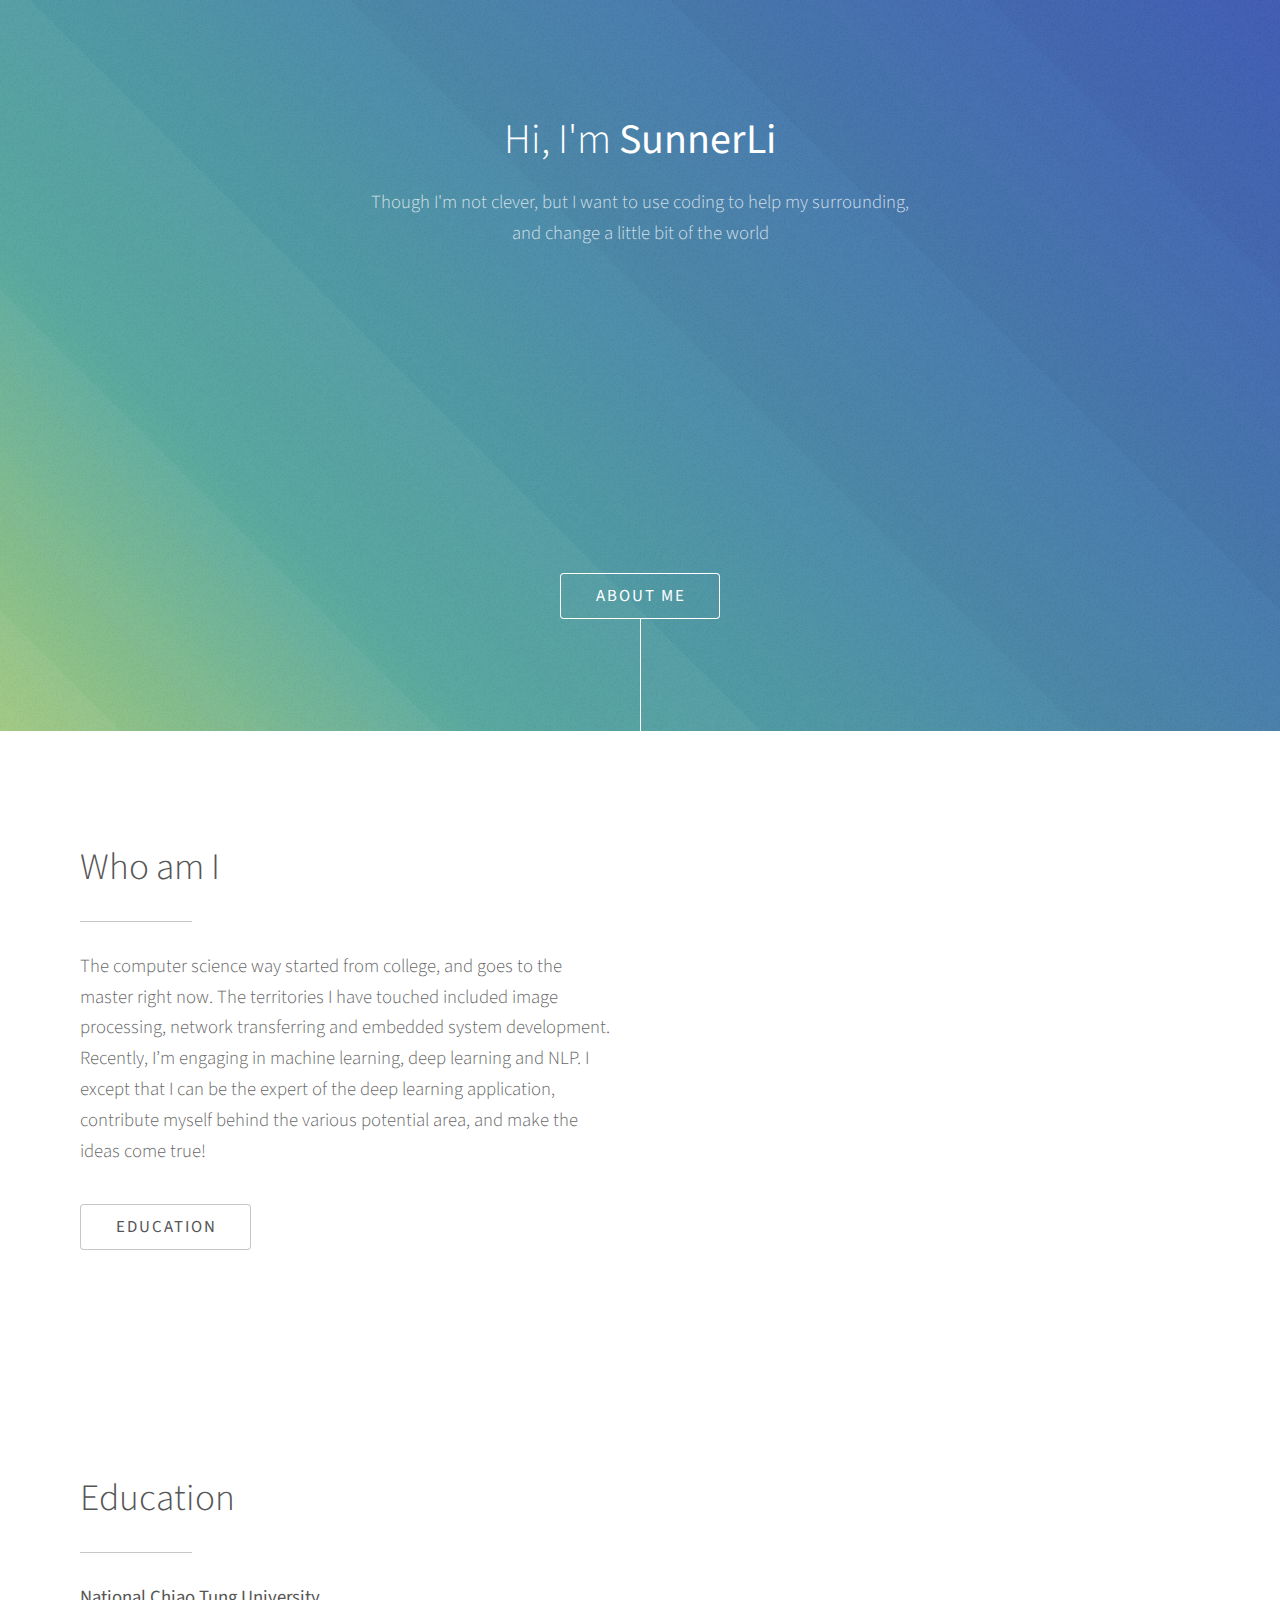
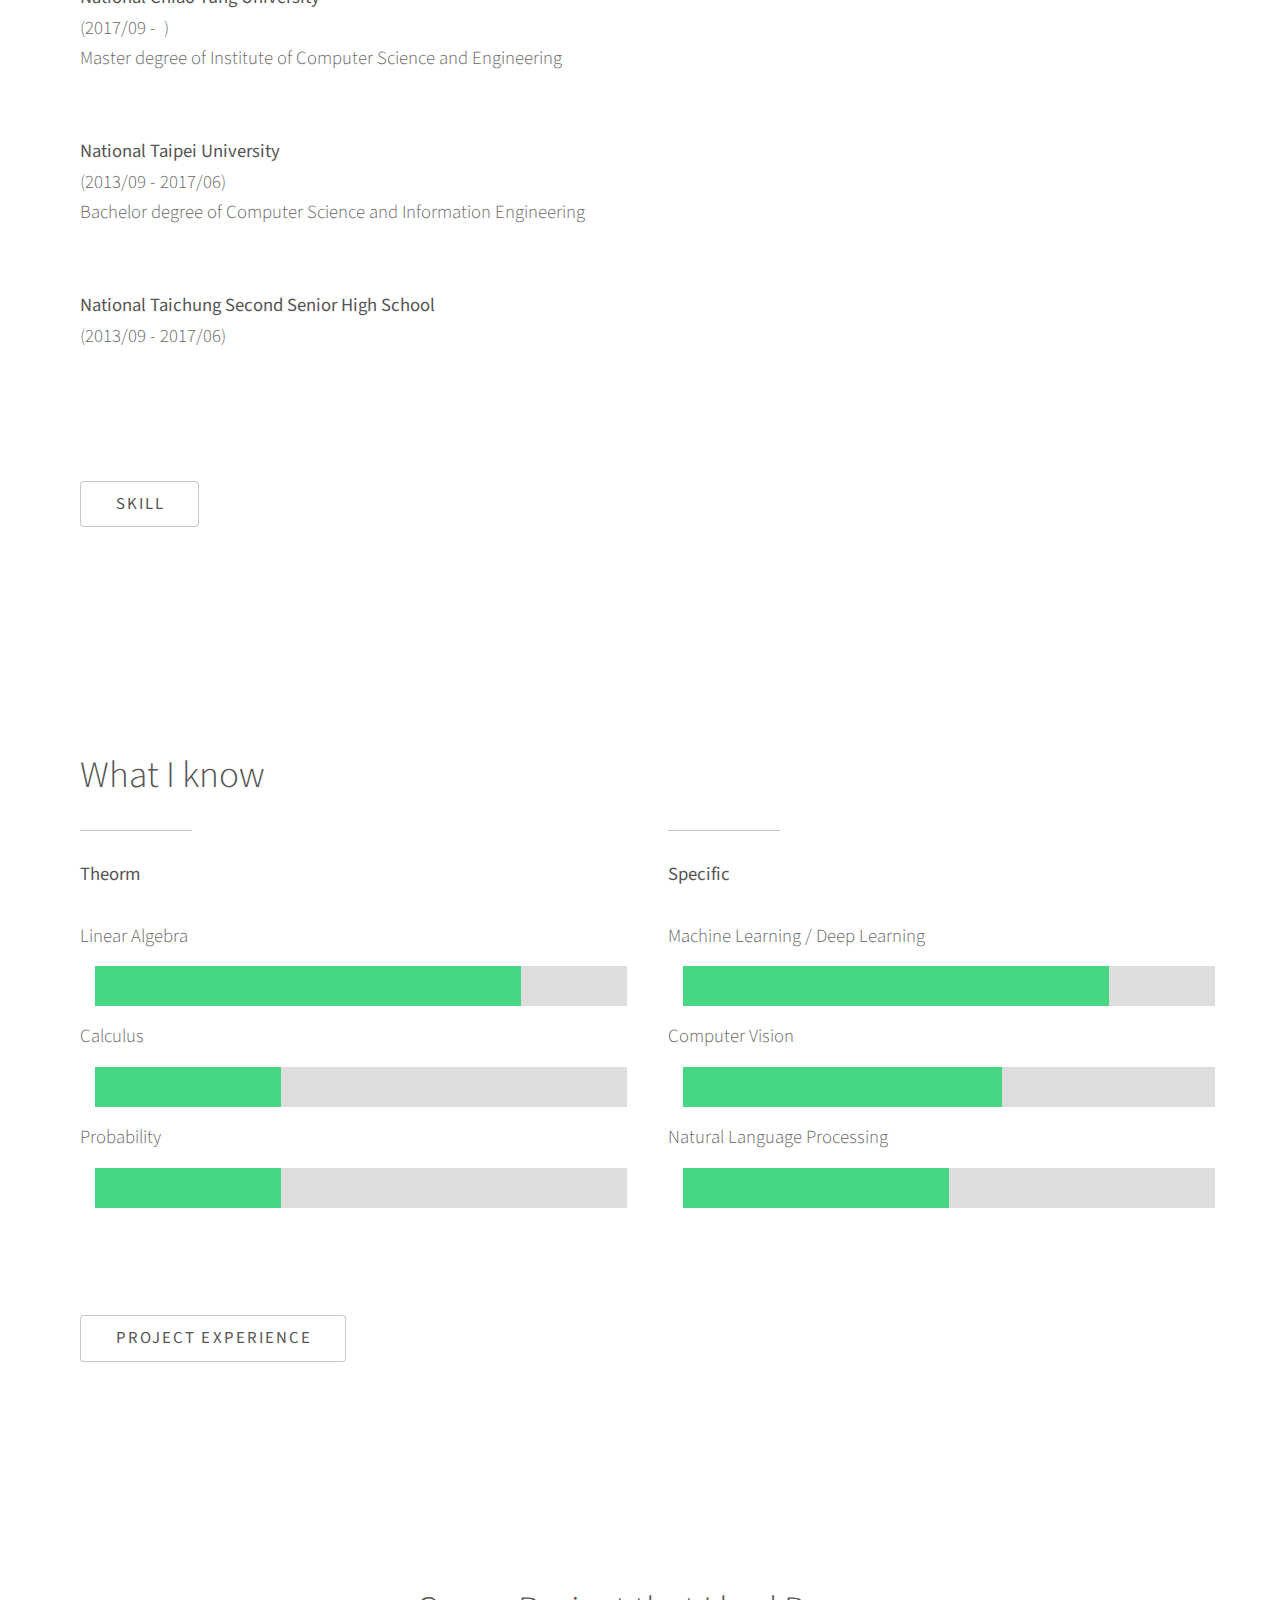
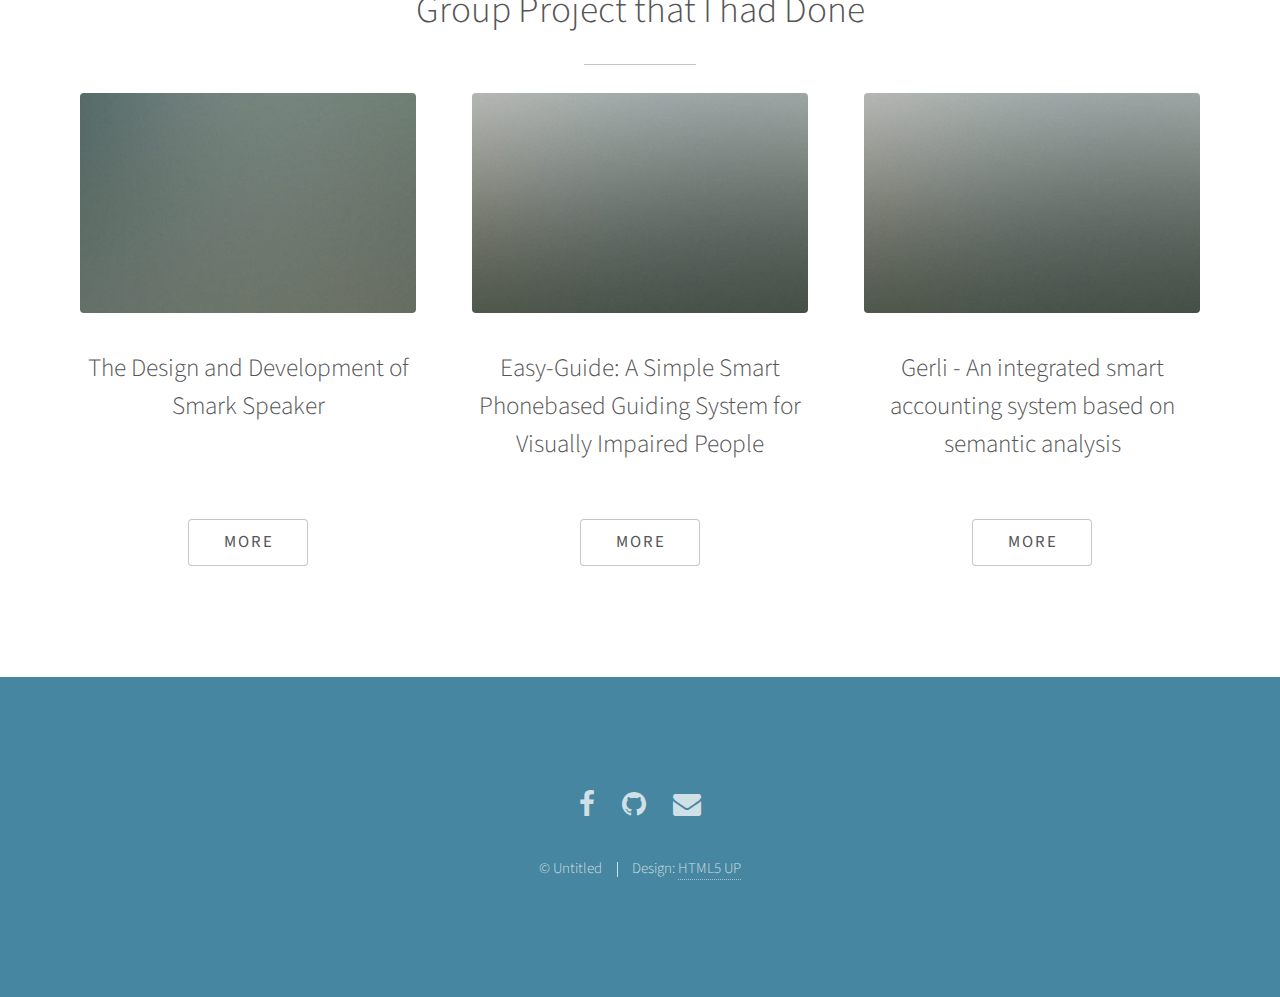
==== index.html @ ddf855de "first commit" ====
<!DOCTYPE HTML>
<!--
	Photon by HTML5 UP
	html5up.net | @ajlkn
	Free for personal and commercial use under the CCA 3.0 license (html5up.net/license)
-->
<html>
	<head>
		<title>SunnerLi</title>
		<meta charset="utf-8" />
		<meta name="viewport" content="width=device-width, initial-scale=1" />
		<!--[if lte IE 8]><script src="assets/js/ie/html5shiv.js"></script><![endif]-->
		<link rel="stylesheet" href="assets/css/main.css" />
		<!--[if lte IE 8]><link rel="stylesheet" href="assets/css/ie8.css" /><![endif]-->
		<!--[if lte IE 9]><link rel="stylesheet" href="assets/css/ie9.css" /><![endif]-->
	</head>
	<body>

        <!-- Header -->
			<section id="header">
				<div class="inner">
					<h1>
                        Hi, I'm <strong>SunnerLi</strong><br />
					    <!--little freebie from <a href="http://html5up.net">HTML5 UP</a>.-->
                    </h1>
					<p>
                        Though I'm not clever, but I want to use coding to help my surrounding,<br/>
                        and change a little bit of the world
                        <br/><br/><br/><br/><br/><br/><br/><br/><br/><br/>
                    </p>
					<ul class="actions">
						<li><a href="#one" class="button scrolly">About Me</a></li>
					</ul>
				</div>
			</section>

        <!-- One -->
			<section id="one" class="main style1">
				<div class="container">
					<div class="row 150%">
						<div class="6u 12u$(medium)">
							<header class="major">
								<h2>Who am I</h2>
							</header>
							<p>
                                The computer science way started from college, and goes to the master right now. 
                                The territories I have touched included image processing, network transferring and embedded system development. 
                                Recently, I’m engaging in machine learning, deep learning and NLP. I except that I can be the expert of                                
                                the deep learning application, contribute myself behind the various potential area, and make the ideas come true!                            
                            </p>
						</div>
						<div class="6u$ 12u$(medium) important(medium)">
							<span class="image fit"><img src="images/profile1.png" alt="" /></span>
						</div>

                        <ul class="actions">
						    <li><a href="#two" class="button scrolly">Education</a></li>
					    </ul>
					</div>
				</div>
			</section>

        <!-- Two -->
			<section id="two" class="main style1">
				<div class="container">
					<div class="row 150%">
						<div class="6u 12u$(medium)">
							<header class="major">
								<h2>Education</h2>
							</header>
							<p>
                                <strong>National Chiao Tung University </strong><br />
                                (2017/09 - &nbsp)<br />
                                Master degree of Institute of Computer Science and Engineering

                                <br/><br/><br/> 

                                <strong>National Taipei University </strong><br />
                                (2013/09 - 2017/06)<br />
                                Bachelor degree of Computer Science and Information Engineering

                                <br/><br/><br/> 

                                <strong>National Taichung Second Senior High School </strong><br />
                                (2013/09 - 2017/06)<br />

                                <br/><br/><br/>  
                            </p>
						</div>

                        
					</div>

                    <ul class="actions">
						    <li><a href="#three" class="button scrolly">Skill</a></li>
					    </ul>
				</div>
			</section>

        <!-- Three -->
			<section id="three" class="main style1">
				<div class="container">
					<div class="row 150%">
						<div class="6u 12u$(medium)">
							<header class="major">
								<h2>What I know</h2>
							</header>

                            <strong>Theorm</strong><br />

                            <br/>

                            Linear Algebra
                            <div id="myProgress">
							 		 <div id="myBar" style="width: 80%"> &nbsp</div>
							</div>

                            Calculus
							<div id="myProgress">
							 		 <div id="myBar" style="width: 35%"> &nbsp</div>
							</div>

                            Probability
							<div id="myProgress">
							 		 <div id="myBar" style="width: 35%"> &nbsp</div>
							</div>

                            <br/><br/><br/>

						</div>

                        <div class="6u 12u$(medium)">
							<header class="major">
								<h2>&nbsp</h2>
							</header>

                            <strong>Specific</strong><br />

                            <br/>

                            Machine Learning / Deep Learning
                            <div id="myProgress">
							 		 <div id="myBar" style="width: 80%"> </div>
							</div>

                            Computer Vision
							<div id="myProgress">
							 		 <div id="myBar" style="width: 60%"> </div>
							</div>

                            Natural Language Processing
							<div id="myProgress">
							 		 <div id="myBar" style="width: 50%"> </div>
							</div>

                            <br/><br/><br/>

						</div>

                        
					</div>

                    <ul class="actions">
						    <li><a href="#four" class="button scrolly">Project Experience</a></li>
					    </ul>
				</div>
			</section>

        <!-- Three -->
			<section id="four" class="main style1 special">
				<div class="container">
					<header class="major">
						<h2>Group Project that I had Done</h2>
					</header>

					<div class="row 150%">

						<div class="4u 12u$(medium)">
							<span class="image fit"><img src="images/pic02.jpg" alt="" /></span>
							<h3>The Design and Development of Smark Speaker
                                <span style = "display: block;">&nbsp
                            </h3>

                            <!--
							<p align="justify">
                                This project is the cooperation between our school and the Elytone Electronic Corporation. 
							    Our group design a system composed by the smart phone APP and the embedded board. 
							    The user can control the volumn, angle and song by waving the phone, face tracking and hand recognition.
                                <br/><br/><br/>                             
                            </p>
                            -->
                            <br/>
							<ul class="actions">
								<li><a href="#" class="button">More</a></li>
							</ul>
						</div>

						<div class="4u 12u$(medium)">
							<span class="image fit"><img src="images/pic03.jpg" alt="" /></span>
							<h3>Easy-Guide: A Simple Smart Phonebased Guiding System for Visually Impaired People</h3>

                            <!--
							<p align="justify">
                                This is my graduate project in my university. Our group provide the guiding system for visually impaired people by the combination of smart phone and deep learning.
								The phone keeps capturing the front image and sends to the remote computer to do the recognition.
								It will transmit the result back to the phone, and tells the user by voice.
                                <br/><br/>
                            </p>
                            -->
                            <br/>
							<ul class="actions">
								<li><a href="#" class="button">More</a></li>
							</ul>
						</div>

                        <div class="4u 12u$(medium)">
							<span class="image fit"><img src="images/pic03.jpg" alt="" /></span>
							<h3>Gerli - An integrated smart accounting system based on semantic analysis</h3>
                            <!--
							<p align="justify">
                                This is the final project of the software engineering course. 
								It's the work that I cooperate with many younger student.
								This accounting program can do the semantic analysis by the remote computer toward the accounting string that the user key in.
								Moreover, it will transmit the appropriate response sentence to promote the user to improve the spending habit.                   
                            </p>
                            -->
                            <br/>
							<ul class="actions">
								<li><a href="#" class="button">More</a></li>
							</ul>
						</div>

					</div>
				</div>
			</section>

        
        <!-- Footer -->
			<section id="footer">
				<ul class="icons">
					<li><a href="https://www.facebook.com/sunner.li" class="icon alt fa-facebook"><span class="label">Facebook</span></a></li>
					<li><a href="https://github.com/SunnerLi" class="icon alt fa-github"><span class="label">GitHub</span></a></li>
					<li><a href="mailto:springsunnerli@gmail.com" class="icon alt fa-envelope"><span class="label">Email</span></a></li>
				</ul>
				<ul class="copyright">
					<li>&copy; Untitled</li><li>Design: <a href="http://html5up.net">HTML5 UP</a></li>
				</ul>
			</section>

		<!-- Scripts -->
			<script src="assets/js/jquery.min.js"></script>
			<script src="assets/js/jquery.scrolly.min.js"></script>
			<script src="assets/js/skel.min.js"></script>
			<script src="assets/js/util.js"></script>
			<!--[if lte IE 8]><script src="assets/js/ie/respond.min.js"></script><![endif]-->
			<script src="assets/js/main.js"></script>

	</body>
</html>
---- assets/css/main.css ----
@import url("font-awesome.min.css");
@import url("https://fonts.googleapis.com/css?family=Source+Sans+Pro:300,300italic,400,400italic");

/*
	Photon by HTML5 UP
	html5up.net | @ajlkn
	Free for personal and commercial use under the CCA 3.0 license (html5up.net/license)
*/

/* Reset */

	html, body, div, span, applet, object, iframe, h1, h2, h3, h4, h5, h6, p, blockquote, pre, a, abbr, acronym, address, big, cite, code, del, dfn, em, img, ins, kbd, q, s, samp, small, strike, strong, sub, sup, tt, var, b, u, i, center, dl, dt, dd, ol, ul, li, fieldset, form, label, legend, table, caption, tbody, tfoot, thead, tr, th, td, article, aside, canvas, details, embed, figure, figcaption, footer, header, hgroup, menu, nav, output, ruby, section, summary, time, mark, audio, video {
		margin: 0;
		padding: 0;
		border: 0;
		font-size: 100%;
		font: inherit;
		vertical-align: baseline;
	}

	article, aside, details, figcaption, figure, footer, header, hgroup, menu, nav, section {
		display: block;
	}

	body {
		line-height: 1;
	}

	ol, ul {
		list-style: none;
	}

	blockquote, q {
		quotes: none;
	}

	blockquote:before, blockquote:after, q:before, q:after {
		content: '';
		content: none;
	}

	table {
		border-collapse: collapse;
		border-spacing: 0;
	}

	body {
		-webkit-text-size-adjust: none;
	}

/* Box Model */

	*, *:before, *:after {
		-moz-box-sizing: border-box;
		-webkit-box-sizing: border-box;
		box-sizing: border-box;
	}

/* Containers */

	.container {
		margin-left: auto;
		margin-right: auto;
	}

	.container.\31 25\25 {
		width: 100%;
		max-width: 75em;
		min-width: 60em;
	}

	.container.\37 5\25 {
		width: 45em;
	}

	.container.\35 0\25 {
		width: 30em;
	}

	.container.\32 5\25 {
		width: 15em;
	}

	.container {
		width: 60em;
	}

	@media screen and (max-width: 1680px) {

		.container.\31 25\25 {
			width: 100%;
			max-width: 75em;
			min-width: 60em;
		}

		.container.\37 5\25 {
			width: 45em;
		}

		.container.\35 0\25 {
			width: 30em;
		}

		.container.\32 5\25 {
			width: 15em;
		}

		.container {
			width: 60em;
		}

	}

	@media screen and (max-width: 1140px) {

		.container.\31 25\25 {
			width: 100%;
			max-width: 112.5%;
			min-width: 90%;
		}

		.container.\37 5\25 {
			width: 67.5%;
		}

		.container.\35 0\25 {
			width: 45%;
		}

		.container.\32 5\25 {
			width: 22.5%;
		}

		.container {
			width: 90%;
		}

	}

	@media screen and (max-width: 980px) {

		.container.\31 25\25 {
			width: 100%;
			max-width: 125%;
			min-width: 100%;
		}

		.container.\37 5\25 {
			width: 75%;
		}

		.container.\35 0\25 {
			width: 50%;
		}

		.container.\32 5\25 {
			width: 25%;
		}

		.container {
			width: 100% !important;
		}

	}

	@media screen and (max-width: 736px) {

		.container.\31 25\25 {
			width: 100%;
			max-width: 125%;
			min-width: 100%;
		}

		.container.\37 5\25 {
			width: 75%;
		}

		.container.\35 0\25 {
			width: 50%;
		}

		.container.\32 5\25 {
			width: 25%;
		}

		.container {
			width: 100% !important;
		}

	}

	@media screen and (max-width: 480px) {

		.container.\31 25\25 {
			width: 100%;
			max-width: 125%;
			min-width: 100%;
		}

		.container.\37 5\25 {
			width: 75%;
		}

		.container.\35 0\25 {
			width: 50%;
		}

		.container.\32 5\25 {
			width: 25%;
		}

		.container {
			width: 100% !important;
		}

	}

	@media screen and (max-width: 320px) {

		.container.\31 25\25 {
			width: 100%;
			max-width: 125%;
			min-width: 100%;
		}

		.container.\37 5\25 {
			width: 75%;
		}

		.container.\35 0\25 {
			width: 50%;
		}

		.container.\32 5\25 {
			width: 25%;
		}

		.container {
			width: 100% !important;
		}

	}

/* Grid */

	.row {
		border-bottom: solid 1px transparent;
		-moz-box-sizing: border-box;
		-webkit-box-sizing: border-box;
		box-sizing: border-box;
	}

	.row > * {
		float: left;
		-moz-box-sizing: border-box;
		-webkit-box-sizing: border-box;
		box-sizing: border-box;
	}

	.row:after, .row:before {
		content: '';
		display: block;
		clear: both;
		height: 0;
	}

	.row.uniform > * > :first-child {
		margin-top: 0;
	}

	.row.uniform > * > :last-child {
		margin-bottom: 0;
	}

	.row.\30 \25 > * {
		padding: 0 0 0 0em;
	}

	.row.\30 \25 {
		margin: 0 0 -1px 0em;
	}

	.row.uniform.\30 \25 > * {
		padding: 0em 0 0 0em;
	}

	.row.uniform.\30 \25 {
		margin: 0em 0 -1px 0em;
	}

	.row > * {
		padding: 0 0 0 2em;
	}

	.row {
		margin: 0 0 -1px -2em;
	}

	.row.uniform > * {
		padding: 2em 0 0 2em;
	}

	.row.uniform {
		margin: -2em 0 -1px -2em;
	}

	.row.\32 00\25 > * {
		padding: 0 0 0 4em;
	}

	.row.\32 00\25 {
		margin: 0 0 -1px -4em;
	}

	.row.uniform.\32 00\25 > * {
		padding: 4em 0 0 4em;
	}

	.row.uniform.\32 00\25 {
		margin: -4em 0 -1px -4em;
	}

	.row.\31 50\25 > * {
		padding: 0 0 0 3em;
	}

	.row.\31 50\25 {
		margin: 0 0 -1px -3em;
	}

	.row.uniform.\31 50\25 > * {
		padding: 3em 0 0 3em;
	}

	.row.uniform.\31 50\25 {
		margin: -3em 0 -1px -3em;
	}

	.row.\35 0\25 > * {
		padding: 0 0 0 1em;
	}

	.row.\35 0\25 {
		margin: 0 0 -1px -1em;
	}

	.row.uniform.\35 0\25 > * {
		padding: 1em 0 0 1em;
	}

	.row.uniform.\35 0\25 {
		margin: -1em 0 -1px -1em;
	}

	.row.\32 5\25 > * {
		padding: 0 0 0 0.5em;
	}

	.row.\32 5\25 {
		margin: 0 0 -1px -0.5em;
	}

	.row.uniform.\32 5\25 > * {
		padding: 0.5em 0 0 0.5em;
	}

	.row.uniform.\32 5\25 {
		margin: -0.5em 0 -1px -0.5em;
	}

	.\31 2u, .\31 2u\24 {
		width: 100%;
		clear: none;
		margin-left: 0;
	}

	.\31 1u, .\31 1u\24 {
		width: 91.6666666667%;
		clear: none;
		margin-left: 0;
	}

	.\31 0u, .\31 0u\24 {
		width: 83.3333333333%;
		clear: none;
		margin-left: 0;
	}

	.\39 u, .\39 u\24 {
		width: 75%;
		clear: none;
		margin-left: 0;
	}

	.\38 u, .\38 u\24 {
		width: 66.6666666667%;
		clear: none;
		margin-left: 0;
	}

	.\37 u, .\37 u\24 {
		width: 58.3333333333%;
		clear: none;
		margin-left: 0;
	}

	.\36 u, .\36 u\24 {
		width: 50%;
		clear: none;
		margin-left: 0;
	}

	.\35 u, .\35 u\24 {
		width: 41.6666666667%;
		clear: none;
		margin-left: 0;
	}

	.\34 u, .\34 u\24 {
		width: 33.3333333333%;
		clear: none;
		margin-left: 0;
	}

	.\33 u, .\33 u\24 {
		width: 25%;
		clear: none;
		margin-left: 0;
	}

	.\32 u, .\32 u\24 {
		width: 16.6666666667%;
		clear: none;
		margin-left: 0;
	}

	.\31 u, .\31 u\24 {
		width: 8.3333333333%;
		clear: none;
		margin-left: 0;
	}

	.\31 2u\24 + *,
	.\31 1u\24 + *,
	.\31 0u\24 + *,
	.\39 u\24 + *,
	.\38 u\24 + *,
	.\37 u\24 + *,
	.\36 u\24 + *,
	.\35 u\24 + *,
	.\34 u\24 + *,
	.\33 u\24 + *,
	.\32 u\24 + *,
	.\31 u\24 + * {
		clear: left;
	}

	.\-11u {
		margin-left: 91.66667%;
	}

	.\-10u {
		margin-left: 83.33333%;
	}

	.\-9u {
		margin-left: 75%;
	}

	.\-8u {
		margin-left: 66.66667%;
	}

	.\-7u {
		margin-left: 58.33333%;
	}

	.\-6u {
		margin-left: 50%;
	}

	.\-5u {
		margin-left: 41.66667%;
	}

	.\-4u {
		margin-left: 33.33333%;
	}

	.\-3u {
		margin-left: 25%;
	}

	.\-2u {
		margin-left: 16.66667%;
	}

	.\-1u {
		margin-left: 8.33333%;
	}

	@media screen and (max-width: 1680px) {

		.row > * {
			padding: 0 0 0 2em;
		}

		.row {
			margin: 0 0 -1px -2em;
		}

		.row.uniform > * {
			padding: 2em 0 0 2em;
		}

		.row.uniform {
			margin: -2em 0 -1px -2em;
		}

		.row.\32 00\25 > * {
			padding: 0 0 0 4em;
		}

		.row.\32 00\25 {
			margin: 0 0 -1px -4em;
		}

		.row.uniform.\32 00\25 > * {
			padding: 4em 0 0 4em;
		}

		.row.uniform.\32 00\25 {
			margin: -4em 0 -1px -4em;
		}

		.row.\31 50\25 > * {
			padding: 0 0 0 3em;
		}

		.row.\31 50\25 {
			margin: 0 0 -1px -3em;
		}

		.row.uniform.\31 50\25 > * {
			padding: 3em 0 0 3em;
		}

		.row.uniform.\31 50\25 {
			margin: -3em 0 -1px -3em;
		}

		.row.\35 0\25 > * {
			padding: 0 0 0 1em;
		}

		.row.\35 0\25 {
			margin: 0 0 -1px -1em;
		}

		.row.uniform.\35 0\25 > * {
			padding: 1em 0 0 1em;
		}

		.row.uniform.\35 0\25 {
			margin: -1em 0 -1px -1em;
		}

		.row.\32 5\25 > * {
			padding: 0 0 0 0.5em;
		}

		.row.\32 5\25 {
			margin: 0 0 -1px -0.5em;
		}

		.row.uniform.\32 5\25 > * {
			padding: 0.5em 0 0 0.5em;
		}

		.row.uniform.\32 5\25 {
			margin: -0.5em 0 -1px -0.5em;
		}

		.\31 2u\28xlarge\29, .\31 2u\24\28xlarge\29 {
			width: 100%;
			clear: none;
			margin-left: 0;
		}

		.\31 1u\28xlarge\29, .\31 1u\24\28xlarge\29 {
			width: 91.6666666667%;
			clear: none;
			margin-left: 0;
		}

		.\31 0u\28xlarge\29, .\31 0u\24\28xlarge\29 {
			width: 83.3333333333%;
			clear: none;
			margin-left: 0;
		}

		.\39 u\28xlarge\29, .\39 u\24\28xlarge\29 {
			width: 75%;
			clear: none;
			margin-left: 0;
		}

		.\38 u\28xlarge\29, .\38 u\24\28xlarge\29 {
			width: 66.6666666667%;
			clear: none;
			margin-left: 0;
		}

		.\37 u\28xlarge\29, .\37 u\24\28xlarge\29 {
			width: 58.3333333333%;
			clear: none;
			margin-left: 0;
		}

		.\36 u\28xlarge\29, .\36 u\24\28xlarge\29 {
			width: 50%;
			clear: none;
			margin-left: 0;
		}

		.\35 u\28xlarge\29, .\35 u\24\28xlarge\29 {
			width: 41.6666666667%;
			clear: none;
			margin-left: 0;
		}

		.\34 u\28xlarge\29, .\34 u\24\28xlarge\29 {
			width: 33.3333333333%;
			clear: none;
			margin-left: 0;
		}

		.\33 u\28xlarge\29, .\33 u\24\28xlarge\29 {
			width: 25%;
			clear: none;
			margin-left: 0;
		}

		.\32 u\28xlarge\29, .\32 u\24\28xlarge\29 {
			width: 16.6666666667%;
			clear: none;
			margin-left: 0;
		}

		.\31 u\28xlarge\29, .\31 u\24\28xlarge\29 {
			width: 8.3333333333%;
			clear: none;
			margin-left: 0;
		}

		.\31 2u\24\28xlarge\29 + *,
		.\31 1u\24\28xlarge\29 + *,
		.\31 0u\24\28xlarge\29 + *,
		.\39 u\24\28xlarge\29 + *,
		.\38 u\24\28xlarge\29 + *,
		.\37 u\24\28xlarge\29 + *,
		.\36 u\24\28xlarge\29 + *,
		.\35 u\24\28xlarge\29 + *,
		.\34 u\24\28xlarge\29 + *,
		.\33 u\24\28xlarge\29 + *,
		.\32 u\24\28xlarge\29 + *,
		.\31 u\24\28xlarge\29 + * {
			clear: left;
		}

		.\-11u\28xlarge\29 {
			margin-left: 91.66667%;
		}

		.\-10u\28xlarge\29 {
			margin-left: 83.33333%;
		}

		.\-9u\28xlarge\29 {
			margin-left: 75%;
		}

		.\-8u\28xlarge\29 {
			margin-left: 66.66667%;
		}

		.\-7u\28xlarge\29 {
			margin-left: 58.33333%;
		}

		.\-6u\28xlarge\29 {
			margin-left: 50%;
		}

		.\-5u\28xlarge\29 {
			margin-left: 41.66667%;
		}

		.\-4u\28xlarge\29 {
			margin-left: 33.33333%;
		}

		.\-3u\28xlarge\29 {
			margin-left: 25%;
		}

		.\-2u\28xlarge\29 {
			margin-left: 16.66667%;
		}

		.\-1u\28xlarge\29 {
			margin-left: 8.33333%;
		}

	}

	@media screen and (max-width: 1140px) {

		.row > * {
			padding: 0 0 0 1.5em;
		}

		.row {
			margin: 0 0 -1px -1.5em;
		}

		.row.uniform > * {
			padding: 1.5em 0 0 1.5em;
		}

		.row.uniform {
			margin: -1.5em 0 -1px -1.5em;
		}

		.row.\32 00\25 > * {
			padding: 0 0 0 3em;
		}

		.row.\32 00\25 {
			margin: 0 0 -1px -3em;
		}

		.row.uniform.\32 00\25 > * {
			padding: 3em 0 0 3em;
		}

		.row.uniform.\32 00\25 {
			margin: -3em 0 -1px -3em;
		}

		.row.\31 50\25 > * {
			padding: 0 0 0 2.25em;
		}

		.row.\31 50\25 {
			margin: 0 0 -1px -2.25em;
		}

		.row.uniform.\31 50\25 > * {
			padding: 2.25em 0 0 2.25em;
		}

		.row.uniform.\31 50\25 {
			margin: -2.25em 0 -1px -2.25em;
		}

		.row.\35 0\25 > * {
			padding: 0 0 0 0.75em;
		}

		.row.\35 0\25 {
			margin: 0 0 -1px -0.75em;
		}

		.row.uniform.\35 0\25 > * {
			padding: 0.75em 0 0 0.75em;
		}

		.row.uniform.\35 0\25 {
			margin: -0.75em 0 -1px -0.75em;
		}

		.row.\32 5\25 > * {
			padding: 0 0 0 0.375em;
		}

		.row.\32 5\25 {
			margin: 0 0 -1px -0.375em;
		}

		.row.uniform.\32 5\25 > * {
			padding: 0.375em 0 0 0.375em;
		}

		.row.uniform.\32 5\25 {
			margin: -0.375em 0 -1px -0.375em;
		}

		.\31 2u\28large\29, .\31 2u\24\28large\29 {
			width: 100%;
			clear: none;
			margin-left: 0;
		}

		.\31 1u\28large\29, .\31 1u\24\28large\29 {
			width: 91.6666666667%;
			clear: none;
			margin-left: 0;
		}

		.\31 0u\28large\29, .\31 0u\24\28large\29 {
			width: 83.3333333333%;
			clear: none;
			margin-left: 0;
		}

		.\39 u\28large\29, .\39 u\24\28large\29 {
			width: 75%;
			clear: none;
			margin-left: 0;
		}

		.\38 u\28large\29, .\38 u\24\28large\29 {
			width: 66.6666666667%;
			clear: none;
			margin-left: 0;
		}

		.\37 u\28large\29, .\37 u\24\28large\29 {
			width: 58.3333333333%;
			clear: none;
			margin-left: 0;
		}

		.\36 u\28large\29, .\36 u\24\28large\29 {
			width: 50%;
			clear: none;
			margin-left: 0;
		}

		.\35 u\28large\29, .\35 u\24\28large\29 {
			width: 41.6666666667%;
			clear: none;
			margin-left: 0;
		}

		.\34 u\28large\29, .\34 u\24\28large\29 {
			width: 33.3333333333%;
			clear: none;
			margin-left: 0;
		}

		.\33 u\28large\29, .\33 u\24\28large\29 {
			width: 25%;
			clear: none;
			margin-left: 0;
		}

		.\32 u\28large\29, .\32 u\24\28large\29 {
			width: 16.6666666667%;
			clear: none;
			margin-left: 0;
		}

		.\31 u\28large\29, .\31 u\24\28large\29 {
			width: 8.3333333333%;
			clear: none;
			margin-left: 0;
		}

		.\31 2u\24\28large\29 + *,
		.\31 1u\24\28large\29 + *,
		.\31 0u\24\28large\29 + *,
		.\39 u\24\28large\29 + *,
		.\38 u\24\28large\29 + *,
		.\37 u\24\28large\29 + *,
		.\36 u\24\28large\29 + *,
		.\35 u\24\28large\29 + *,
		.\34 u\24\28large\29 + *,
		.\33 u\24\28large\29 + *,
		.\32 u\24\28large\29 + *,
		.\31 u\24\28large\29 + * {
			clear: left;
		}

		.\-11u\28large\29 {
			margin-left: 91.66667%;
		}

		.\-10u\28large\29 {
			margin-left: 83.33333%;
		}

		.\-9u\28large\29 {
			margin-left: 75%;
		}

		.\-8u\28large\29 {
			margin-left: 66.66667%;
		}

		.\-7u\28large\29 {
			margin-left: 58.33333%;
		}

		.\-6u\28large\29 {
			margin-left: 50%;
		}

		.\-5u\28large\29 {
			margin-left: 41.66667%;
		}

		.\-4u\28large\29 {
			margin-left: 33.33333%;
		}

		.\-3u\28large\29 {
			margin-left: 25%;
		}

		.\-2u\28large\29 {
			margin-left: 16.66667%;
		}

		.\-1u\28large\29 {
			margin-left: 8.33333%;
		}

	}

	@media screen and (max-width: 980px) {

		.row > * {
			padding: 0 0 0 1.5em;
		}

		.row {
			margin: 0 0 -1px -1.5em;
		}

		.row.uniform > * {
			padding: 1.5em 0 0 1.5em;
		}

		.row.uniform {
			margin: -1.5em 0 -1px -1.5em;
		}

		.row.\32 00\25 > * {
			padding: 0 0 0 3em;
		}

		.row.\32 00\25 {
			margin: 0 0 -1px -3em;
		}

		.row.uniform.\32 00\25 > * {
			padding: 3em 0 0 3em;
		}

		.row.uniform.\32 00\25 {
			margin: -3em 0 -1px -3em;
		}

		.row.\31 50\25 > * {
			padding: 0 0 0 2.25em;
		}

		.row.\31 50\25 {
			margin: 0 0 -1px -2.25em;
		}

		.row.uniform.\31 50\25 > * {
			padding: 2.25em 0 0 2.25em;
		}

		.row.uniform.\31 50\25 {
			margin: -2.25em 0 -1px -2.25em;
		}

		.row.\35 0\25 > * {
			padding: 0 0 0 0.75em;
		}

		.row.\35 0\25 {
			margin: 0 0 -1px -0.75em;
		}

		.row.uniform.\35 0\25 > * {
			padding: 0.75em 0 0 0.75em;
		}

		.row.uniform.\35 0\25 {
			margin: -0.75em 0 -1px -0.75em;
		}

		.row.\32 5\25 > * {
			padding: 0 0 0 0.375em;
		}

		.row.\32 5\25 {
			margin: 0 0 -1px -0.375em;
		}

		.row.uniform.\32 5\25 > * {
			padding: 0.375em 0 0 0.375em;
		}

		.row.uniform.\32 5\25 {
			margin: -0.375em 0 -1px -0.375em;
		}

		.\31 2u\28medium\29, .\31 2u\24\28medium\29 {
			width: 100%;
			clear: none;
			margin-left: 0;
		}

		.\31 1u\28medium\29, .\31 1u\24\28medium\29 {
			width: 91.6666666667%;
			clear: none;
			margin-left: 0;
		}

		.\31 0u\28medium\29, .\31 0u\24\28medium\29 {
			width: 83.3333333333%;
			clear: none;
			margin-left: 0;
		}

		.\39 u\28medium\29, .\39 u\24\28medium\29 {
			width: 75%;
			clear: none;
			margin-left: 0;
		}

		.\38 u\28medium\29, .\38 u\24\28medium\29 {
			width: 66.6666666667%;
			clear: none;
			margin-left: 0;
		}

		.\37 u\28medium\29, .\37 u\24\28medium\29 {
			width: 58.3333333333%;
			clear: none;
			margin-left: 0;
		}

		.\36 u\28medium\29, .\36 u\24\28medium\29 {
			width: 50%;
			clear: none;
			margin-left: 0;
		}

		.\35 u\28medium\29, .\35 u\24\28medium\29 {
			width: 41.6666666667%;
			clear: none;
			margin-left: 0;
		}

		.\34 u\28medium\29, .\34 u\24\28medium\29 {
			width: 33.3333333333%;
			clear: none;
			margin-left: 0;
		}

		.\33 u\28medium\29, .\33 u\24\28medium\29 {
			width: 25%;
			clear: none;
			margin-left: 0;
		}

		.\32 u\28medium\29, .\32 u\24\28medium\29 {
			width: 16.6666666667%;
			clear: none;
			margin-left: 0;
		}

		.\31 u\28medium\29, .\31 u\24\28medium\29 {
			width: 8.3333333333%;
			clear: none;
			margin-left: 0;
		}

		.\31 2u\24\28medium\29 + *,
		.\31 1u\24\28medium\29 + *,
		.\31 0u\24\28medium\29 + *,
		.\39 u\24\28medium\29 + *,
		.\38 u\24\28medium\29 + *,
		.\37 u\24\28medium\29 + *,
		.\36 u\24\28medium\29 + *,
		.\35 u\24\28medium\29 + *,
		.\34 u\24\28medium\29 + *,
		.\33 u\24\28medium\29 + *,
		.\32 u\24\28medium\29 + *,
		.\31 u\24\28medium\29 + * {
			clear: left;
		}

		.\-11u\28medium\29 {
			margin-left: 91.66667%;
		}

		.\-10u\28medium\29 {
			margin-left: 83.33333%;
		}

		.\-9u\28medium\29 {
			margin-left: 75%;
		}

		.\-8u\28medium\29 {
			margin-left: 66.66667%;
		}

		.\-7u\28medium\29 {
			margin-left: 58.33333%;
		}

		.\-6u\28medium\29 {
			margin-left: 50%;
		}

		.\-5u\28medium\29 {
			margin-left: 41.66667%;
		}

		.\-4u\28medium\29 {
			margin-left: 33.33333%;
		}

		.\-3u\28medium\29 {
			margin-left: 25%;
		}

		.\-2u\28medium\29 {
			margin-left: 16.66667%;
		}

		.\-1u\28medium\29 {
			margin-left: 8.33333%;
		}

	}

	@media screen and (max-width: 736px) {

		.row > * {
			padding: 0 0 0 1.5em;
		}

		.row {
			margin: 0 0 -1px -1.5em;
		}

		.row.uniform > * {
			padding: 1.5em 0 0 1.5em;
		}

		.row.uniform {
			margin: -1.5em 0 -1px -1.5em;
		}

		.row.\32 00\25 > * {
			padding: 0 0 0 3em;
		}

		.row.\32 00\25 {
			margin: 0 0 -1px -3em;
		}

		.row.uniform.\32 00\25 > * {
			padding: 3em 0 0 3em;
		}

		.row.uniform.\32 00\25 {
			margin: -3em 0 -1px -3em;
		}

		.row.\31 50\25 > * {
			padding: 0 0 0 2.25em;
		}

		.row.\31 50\25 {
			margin: 0 0 -1px -2.25em;
		}

		.row.uniform.\31 50\25 > * {
			padding: 2.25em 0 0 2.25em;
		}

		.row.uniform.\31 50\25 {
			margin: -2.25em 0 -1px -2.25em;
		}

		.row.\35 0\25 > * {
			padding: 0 0 0 0.75em;
		}

		.row.\35 0\25 {
			margin: 0 0 -1px -0.75em;
		}

		.row.uniform.\35 0\25 > * {
			padding: 0.75em 0 0 0.75em;
		}

		.row.uniform.\35 0\25 {
			margin: -0.75em 0 -1px -0.75em;
		}

		.row.\32 5\25 > * {
			padding: 0 0 0 0.375em;
		}

		.row.\32 5\25 {
			margin: 0 0 -1px -0.375em;
		}

		.row.uniform.\32 5\25 > * {
			padding: 0.375em 0 0 0.375em;
		}

		.row.uniform.\32 5\25 {
			margin: -0.375em 0 -1px -0.375em;
		}

		.\31 2u\28small\29, .\31 2u\24\28small\29 {
			width: 100%;
			clear: none;
			margin-left: 0;
		}

		.\31 1u\28small\29, .\31 1u\24\28small\29 {
			width: 91.6666666667%;
			clear: none;
			margin-left: 0;
		}

		.\31 0u\28small\29, .\31 0u\24\28small\29 {
			width: 83.3333333333%;
			clear: none;
			margin-left: 0;
		}

		.\39 u\28small\29, .\39 u\24\28small\29 {
			width: 75%;
			clear: none;
			margin-left: 0;
		}

		.\38 u\28small\29, .\38 u\24\28small\29 {
			width: 66.6666666667%;
			clear: none;
			margin-left: 0;
		}

		.\37 u\28small\29, .\37 u\24\28small\29 {
			width: 58.3333333333%;
			clear: none;
			margin-left: 0;
		}

		.\36 u\28small\29, .\36 u\24\28small\29 {
			width: 50%;
			clear: none;
			margin-left: 0;
		}

		.\35 u\28small\29, .\35 u\24\28small\29 {
			width: 41.6666666667%;
			clear: none;
			margin-left: 0;
		}

		.\34 u\28small\29, .\34 u\24\28small\29 {
			width: 33.3333333333%;
			clear: none;
			margin-left: 0;
		}

		.\33 u\28small\29, .\33 u\24\28small\29 {
			width: 25%;
			clear: none;
			margin-left: 0;
		}

		.\32 u\28small\29, .\32 u\24\28small\29 {
			width: 16.6666666667%;
			clear: none;
			margin-left: 0;
		}

		.\31 u\28small\29, .\31 u\24\28small\29 {
			width: 8.3333333333%;
			clear: none;
			margin-left: 0;
		}

		.\31 2u\24\28small\29 + *,
		.\31 1u\24\28small\29 + *,
		.\31 0u\24\28small\29 + *,
		.\39 u\24\28small\29 + *,
		.\38 u\24\28small\29 + *,
		.\37 u\24\28small\29 + *,
		.\36 u\24\28small\29 + *,
		.\35 u\24\28small\29 + *,
		.\34 u\24\28small\29 + *,
		.\33 u\24\28small\29 + *,
		.\32 u\24\28small\29 + *,
		.\31 u\24\28small\29 + * {
			clear: left;
		}

		.\-11u\28small\29 {
			margin-left: 91.66667%;
		}

		.\-10u\28small\29 {
			margin-left: 83.33333%;
		}

		.\-9u\28small\29 {
			margin-left: 75%;
		}

		.\-8u\28small\29 {
			margin-left: 66.66667%;
		}

		.\-7u\28small\29 {
			margin-left: 58.33333%;
		}

		.\-6u\28small\29 {
			margin-left: 50%;
		}

		.\-5u\28small\29 {
			margin-left: 41.66667%;
		}

		.\-4u\28small\29 {
			margin-left: 33.33333%;
		}

		.\-3u\28small\29 {
			margin-left: 25%;
		}

		.\-2u\28small\29 {
			margin-left: 16.66667%;
		}

		.\-1u\28small\29 {
			margin-left: 8.33333%;
		}

	}

	@media screen and (max-width: 480px) {

		.row > * {
			padding: 0 0 0 1.5em;
		}

		.row {
			margin: 0 0 -1px -1.5em;
		}

		.row.uniform > * {
			padding: 1.5em 0 0 1.5em;
		}

		.row.uniform {
			margin: -1.5em 0 -1px -1.5em;
		}

		.row.\32 00\25 > * {
			padding: 0 0 0 3em;
		}

		.row.\32 00\25 {
			margin: 0 0 -1px -3em;
		}

		.row.uniform.\32 00\25 > * {
			padding: 3em 0 0 3em;
		}

		.row.uniform.\32 00\25 {
			margin: -3em 0 -1px -3em;
		}

		.row.\31 50\25 > * {
			padding: 0 0 0 2.25em;
		}

		.row.\31 50\25 {
			margin: 0 0 -1px -2.25em;
		}

		.row.uniform.\31 50\25 > * {
			padding: 2.25em 0 0 2.25em;
		}

		.row.uniform.\31 50\25 {
			margin: -2.25em 0 -1px -2.25em;
		}

		.row.\35 0\25 > * {
			padding: 0 0 0 0.75em;
		}

		.row.\35 0\25 {
			margin: 0 0 -1px -0.75em;
		}

		.row.uniform.\35 0\25 > * {
			padding: 0.75em 0 0 0.75em;
		}

		.row.uniform.\35 0\25 {
			margin: -0.75em 0 -1px -0.75em;
		}

		.row.\32 5\25 > * {
			padding: 0 0 0 0.375em;
		}

		.row.\32 5\25 {
			margin: 0 0 -1px -0.375em;
		}

		.row.uniform.\32 5\25 > * {
			padding: 0.375em 0 0 0.375em;
		}

		.row.uniform.\32 5\25 {
			margin: -0.375em 0 -1px -0.375em;
		}

		.\31 2u\28xsmall\29, .\31 2u\24\28xsmall\29 {
			width: 100%;
			clear: none;
			margin-left: 0;
		}

		.\31 1u\28xsmall\29, .\31 1u\24\28xsmall\29 {
			width: 91.6666666667%;
			clear: none;
			margin-left: 0;
		}

		.\31 0u\28xsmall\29, .\31 0u\24\28xsmall\29 {
			width: 83.3333333333%;
			clear: none;
			margin-left: 0;
		}

		.\39 u\28xsmall\29, .\39 u\24\28xsmall\29 {
			width: 75%;
			clear: none;
			margin-left: 0;
		}

		.\38 u\28xsmall\29, .\38 u\24\28xsmall\29 {
			width: 66.6666666667%;
			clear: none;
			margin-left: 0;
		}

		.\37 u\28xsmall\29, .\37 u\24\28xsmall\29 {
			width: 58.3333333333%;
			clear: none;
			margin-left: 0;
		}

		.\36 u\28xsmall\29, .\36 u\24\28xsmall\29 {
			width: 50%;
			clear: none;
			margin-left: 0;
		}

		.\35 u\28xsmall\29, .\35 u\24\28xsmall\29 {
			width: 41.6666666667%;
			clear: none;
			margin-left: 0;
		}

		.\34 u\28xsmall\29, .\34 u\24\28xsmall\29 {
			width: 33.3333333333%;
			clear: none;
			margin-left: 0;
		}

		.\33 u\28xsmall\29, .\33 u\24\28xsmall\29 {
			width: 25%;
			clear: none;
			margin-left: 0;
		}

		.\32 u\28xsmall\29, .\32 u\24\28xsmall\29 {
			width: 16.6666666667%;
			clear: none;
			margin-left: 0;
		}

		.\31 u\28xsmall\29, .\31 u\24\28xsmall\29 {
			width: 8.3333333333%;
			clear: none;
			margin-left: 0;
		}

		.\31 2u\24\28xsmall\29 + *,
		.\31 1u\24\28xsmall\29 + *,
		.\31 0u\24\28xsmall\29 + *,
		.\39 u\24\28xsmall\29 + *,
		.\38 u\24\28xsmall\29 + *,
		.\37 u\24\28xsmall\29 + *,
		.\36 u\24\28xsmall\29 + *,
		.\35 u\24\28xsmall\29 + *,
		.\34 u\24\28xsmall\29 + *,
		.\33 u\24\28xsmall\29 + *,
		.\32 u\24\28xsmall\29 + *,
		.\31 u\24\28xsmall\29 + * {
			clear: left;
		}

		.\-11u\28xsmall\29 {
			margin-left: 91.66667%;
		}

		.\-10u\28xsmall\29 {
			margin-left: 83.33333%;
		}

		.\-9u\28xsmall\29 {
			margin-left: 75%;
		}

		.\-8u\28xsmall\29 {
			margin-left: 66.66667%;
		}

		.\-7u\28xsmall\29 {
			margin-left: 58.33333%;
		}

		.\-6u\28xsmall\29 {
			margin-left: 50%;
		}

		.\-5u\28xsmall\29 {
			margin-left: 41.66667%;
		}

		.\-4u\28xsmall\29 {
			margin-left: 33.33333%;
		}

		.\-3u\28xsmall\29 {
			margin-left: 25%;
		}

		.\-2u\28xsmall\29 {
			margin-left: 16.66667%;
		}

		.\-1u\28xsmall\29 {
			margin-left: 8.33333%;
		}

	}

	@media screen and (max-width: 320px) {

		.row > * {
			padding: 0 0 0 1.5em;
		}

		.row {
			margin: 0 0 -1px -1.5em;
		}

		.row.uniform > * {
			padding: 1.5em 0 0 1.5em;
		}

		.row.uniform {
			margin: -1.5em 0 -1px -1.5em;
		}

		.row.\32 00\25 > * {
			padding: 0 0 0 3em;
		}

		.row.\32 00\25 {
			margin: 0 0 -1px -3em;
		}

		.row.uniform.\32 00\25 > * {
			padding: 3em 0 0 3em;
		}

		.row.uniform.\32 00\25 {
			margin: -3em 0 -1px -3em;
		}

		.row.\31 50\25 > * {
			padding: 0 0 0 2.25em;
		}

		.row.\31 50\25 {
			margin: 0 0 -1px -2.25em;
		}

		.row.uniform.\31 50\25 > * {
			padding: 2.25em 0 0 2.25em;
		}

		.row.uniform.\31 50\25 {
			margin: -2.25em 0 -1px -2.25em;
		}

		.row.\35 0\25 > * {
			padding: 0 0 0 0.75em;
		}

		.row.\35 0\25 {
			margin: 0 0 -1px -0.75em;
		}

		.row.uniform.\35 0\25 > * {
			padding: 0.75em 0 0 0.75em;
		}

		.row.uniform.\35 0\25 {
			margin: -0.75em 0 -1px -0.75em;
		}

		.row.\32 5\25 > * {
			padding: 0 0 0 0.375em;
		}

		.row.\32 5\25 {
			margin: 0 0 -1px -0.375em;
		}

		.row.uniform.\32 5\25 > * {
			padding: 0.375em 0 0 0.375em;
		}

		.row.uniform.\32 5\25 {
			margin: -0.375em 0 -1px -0.375em;
		}

		.\31 2u\28xxsmall\29, .\31 2u\24\28xxsmall\29 {
			width: 100%;
			clear: none;
			margin-left: 0;
		}

		.\31 1u\28xxsmall\29, .\31 1u\24\28xxsmall\29 {
			width: 91.6666666667%;
			clear: none;
			margin-left: 0;
		}

		.\31 0u\28xxsmall\29, .\31 0u\24\28xxsmall\29 {
			width: 83.3333333333%;
			clear: none;
			margin-left: 0;
		}

		.\39 u\28xxsmall\29, .\39 u\24\28xxsmall\29 {
			width: 75%;
			clear: none;
			margin-left: 0;
		}

		.\38 u\28xxsmall\29, .\38 u\24\28xxsmall\29 {
			width: 66.6666666667%;
			clear: none;
			margin-left: 0;
		}

		.\37 u\28xxsmall\29, .\37 u\24\28xxsmall\29 {
			width: 58.3333333333%;
			clear: none;
			margin-left: 0;
		}

		.\36 u\28xxsmall\29, .\36 u\24\28xxsmall\29 {
			width: 50%;
			clear: none;
			margin-left: 0;
		}

		.\35 u\28xxsmall\29, .\35 u\24\28xxsmall\29 {
			width: 41.6666666667%;
			clear: none;
			margin-left: 0;
		}

		.\34 u\28xxsmall\29, .\34 u\24\28xxsmall\29 {
			width: 33.3333333333%;
			clear: none;
			margin-left: 0;
		}

		.\33 u\28xxsmall\29, .\33 u\24\28xxsmall\29 {
			width: 25%;
			clear: none;
			margin-left: 0;
		}

		.\32 u\28xxsmall\29, .\32 u\24\28xxsmall\29 {
			width: 16.6666666667%;
			clear: none;
			margin-left: 0;
		}

		.\31 u\28xxsmall\29, .\31 u\24\28xxsmall\29 {
			width: 8.3333333333%;
			clear: none;
			margin-left: 0;
		}

		.\31 2u\24\28xxsmall\29 + *,
		.\31 1u\24\28xxsmall\29 + *,
		.\31 0u\24\28xxsmall\29 + *,
		.\39 u\24\28xxsmall\29 + *,
		.\38 u\24\28xxsmall\29 + *,
		.\37 u\24\28xxsmall\29 + *,
		.\36 u\24\28xxsmall\29 + *,
		.\35 u\24\28xxsmall\29 + *,
		.\34 u\24\28xxsmall\29 + *,
		.\33 u\24\28xxsmall\29 + *,
		.\32 u\24\28xxsmall\29 + *,
		.\31 u\24\28xxsmall\29 + * {
			clear: left;
		}

		.\-11u\28xxsmall\29 {
			margin-left: 91.66667%;
		}

		.\-10u\28xxsmall\29 {
			margin-left: 83.33333%;
		}

		.\-9u\28xxsmall\29 {
			margin-left: 75%;
		}

		.\-8u\28xxsmall\29 {
			margin-left: 66.66667%;
		}

		.\-7u\28xxsmall\29 {
			margin-left: 58.33333%;
		}

		.\-6u\28xxsmall\29 {
			margin-left: 50%;
		}

		.\-5u\28xxsmall\29 {
			margin-left: 41.66667%;
		}

		.\-4u\28xxsmall\29 {
			margin-left: 33.33333%;
		}

		.\-3u\28xxsmall\29 {
			margin-left: 25%;
		}

		.\-2u\28xxsmall\29 {
			margin-left: 16.66667%;
		}

		.\-1u\28xxsmall\29 {
			margin-left: 8.33333%;
		}

	}

/* Basic */

	body {
		background: #fff;
	}

		body.is-loading *, body.is-loading *:before, body.is-loading *:after {
			-moz-animation: none !important;
			-webkit-animation: none !important;
			-ms-animation: none !important;
			animation: none !important;
			-moz-transition: none !important;
			-webkit-transition: none !important;
			-ms-transition: none !important;
			transition: none !important;
		}

	body, input, select, textarea {
		color: #666;
		font-family: "Source Sans Pro", Helvetica, sans-serif;
		font-size: 16pt;
		font-weight: 300;
		line-height: 1.65em;
	}

	a {
		-moz-transition: color 0.2s ease-in-out, border-color 0.2s ease-in-out;
		-webkit-transition: color 0.2s ease-in-out, border-color 0.2s ease-in-out;
		-ms-transition: color 0.2s ease-in-out, border-color 0.2s ease-in-out;
		transition: color 0.2s ease-in-out, border-color 0.2s ease-in-out;
		border-bottom: dotted 1px #666;
		color: inherit;
		text-decoration: none;
	}

		a:hover {
			border-bottom-color: transparent !important;
			color: #6bd4c8;
		}

	strong, b {
		color: #555;
		font-weight: 400;
	}

	em, i {
		font-style: italic;
	}

	p {
		margin: 0 0 2em 0;
	}

	h1, h2, h3, h4, h5, h6 {
		color: #555;
		line-height: 1em;
		margin: 0 0 1em 0;
	}

		h1 a, h2 a, h3 a, h4 a, h5 a, h6 a {
			color: inherit;
			text-decoration: none;
		}

	h1 {
		font-size: 2.25em;
		line-height: 1.35em;
	}

	h2 {
		font-size: 2em;
		line-height: 1.35em;
	}

	h3 {
		font-size: 1.35em;
		line-height: 1.5em;
	}

	h4 {
		font-size: 1.25em;
		line-height: 1.5em;
	}

	h5 {
		font-size: 0.9em;
		line-height: 1.5em;
	}

	h6 {
		font-size: 0.7em;
		line-height: 1.5em;
	}

	sub {
		font-size: 0.8em;
		position: relative;
		top: 0.5em;
	}

	sup {
		font-size: 0.8em;
		position: relative;
		top: -0.5em;
	}

	hr {
		border: 0;
		border-bottom: solid 1px rgba(144, 144, 144, 0.5);
		margin: 2em 0;
	}

		hr.major {
			margin: 3em 0;
		}

	blockquote {
		border-left: solid 4px rgba(144, 144, 144, 0.5);
		font-style: italic;
		margin: 0 0 2em 0;
		padding: 0.5em 0 0.5em 2em;
	}

	code {
		background: rgba(144, 144, 144, 0.075);
		border-radius: 4px;
		border: solid 1px rgba(144, 144, 144, 0.5);
		font-family: "Courier New", monospace;
		font-size: 0.9em;
		margin: 0 0.25em;
		padding: 0.25em 0.65em;
	}

	pre {
		-webkit-overflow-scrolling: touch;
		font-family: "Courier New", monospace;
		font-size: 0.9em;
		margin: 0 0 2em 0;
	}

		pre code {
			display: block;
			line-height: 1.75em;
			padding: 1em 1.5em;
			overflow-x: auto;
		}

	.align-left {
		text-align: left;
	}

	.align-center {
		text-align: center;
	}

	.align-right {
		text-align: right;
	}

/* Section/Article */

	section.special, article.special {
		text-align: center;
	}

	header p {
		color: #999;
		margin: 0 0 1.5em 0;
		position: relative;
	}

	header h2 + p {
		font-size: 1.25em;
		line-height: 1.5em;
		margin-top: -1em;
	}

	header h3 + p {
		font-size: 1.1em;
		line-height: 1.5em;
		margin-top: -0.8em;
	}

	header h4 + p,
	header h5 + p,
	header h6 + p {
		font-size: 0.9em;
		line-height: 1.5em;
		margin-top: -0.6em;
	}

	header.major {
		margin: 0 0 1em 0;
	}

		header.major:after {
			background: rgba(144, 144, 144, 0.5);
			content: '';
			display: inline-block;
			height: 1px;
			margin-top: 1.5em;
			width: 6em;
		}

		header.major h2, header.major h3, header.major h4, header.major h5, header.major h6 {
			margin: 0;
		}

		header.major p {
			margin: 0.7em 0 0 0;
		}

	header.special {
		text-align: center;
	}

/* Form */

	form {
		margin: 0 0 2em 0;
	}

	label {
		color: #555;
		display: block;
		font-size: 0.9em;
		font-weight: 400;
		margin: 0 0 1em 0;
	}

	input[type="text"],
	input[type="password"],
	input[type="email"],
	select,
	textarea {
		-moz-appearance: none;
		-webkit-appearance: none;
		-ms-appearance: none;
		appearance: none;
		background: rgba(144, 144, 144, 0.075);
		border-radius: 4px;
		border: none;
		border: solid 1px rgba(144, 144, 144, 0.5);
		color: inherit;
		display: block;
		outline: 0;
		padding: 0 1em;
		text-decoration: none;
		width: 100%;
	}

		input[type="text"]:invalid,
		input[type="password"]:invalid,
		input[type="email"]:invalid,
		select:invalid,
		textarea:invalid {
			box-shadow: none;
		}

		input[type="text"]:focus,
		input[type="password"]:focus,
		input[type="email"]:focus,
		select:focus,
		textarea:focus {
			border-color: #6bd4c8;
		}

	.select-wrapper {
		text-decoration: none;
		display: block;
		position: relative;
	}

		.select-wrapper:before {
			-moz-osx-font-smoothing: grayscale;
			-webkit-font-smoothing: antialiased;
			font-family: FontAwesome;
			font-style: normal;
			font-weight: normal;
			text-transform: none !important;
		}

		.select-wrapper:before {
			color: rgba(144, 144, 144, 0.5);
			content: '\f078';
			display: block;
			height: 2.75em;
			line-height: 2.75em;
			pointer-events: none;
			position: absolute;
			right: 0;
			text-align: center;
			top: 0;
			width: 2.75em;
		}

		.select-wrapper select::-ms-expand {
			display: none;
		}

	input[type="text"],
	input[type="password"],
	input[type="email"],
	select {
		height: 2.75em;
	}

	textarea {
		padding: 0.75em 1em;
	}

	input[type="checkbox"],
	input[type="radio"] {
		-moz-appearance: none;
		-webkit-appearance: none;
		-ms-appearance: none;
		appearance: none;
		display: block;
		float: left;
		margin-right: -2em;
		opacity: 0;
		width: 1em;
		z-index: -1;
	}

		input[type="checkbox"] + label,
		input[type="radio"] + label {
			text-decoration: none;
			color: #666;
			cursor: pointer;
			display: inline-block;
			font-size: 1em;
			font-weight: 300;
			padding-left: 2.4em;
			padding-right: 0.75em;
			position: relative;
		}

			input[type="checkbox"] + label:before,
			input[type="radio"] + label:before {
				-moz-osx-font-smoothing: grayscale;
				-webkit-font-smoothing: antialiased;
				font-family: FontAwesome;
				font-style: normal;
				font-weight: normal;
				text-transform: none !important;
			}

			input[type="checkbox"] + label:before,
			input[type="radio"] + label:before {
				background: rgba(144, 144, 144, 0.075);
				border-radius: 4px;
				border: solid 1px rgba(144, 144, 144, 0.5);
				content: '';
				display: inline-block;
				height: 1.65em;
				left: 0;
				line-height: 1.58125em;
				position: absolute;
				text-align: center;
				top: 0;
				width: 1.65em;
			}

		input[type="checkbox"]:checked + label:before,
		input[type="radio"]:checked + label:before {
			background: #666666;
			border-color: #666666;
			color: #ffffff;
			content: '\f00c';
		}

		input[type="checkbox"]:focus + label:before,
		input[type="radio"]:focus + label:before {
			border-color: #6bd4c8;
		}

	input[type="checkbox"] + label:before {
		border-radius: 4px;
	}

	input[type="radio"] + label:before {
		border-radius: 100%;
	}

	::-webkit-input-placeholder {
		color: #999 !important;
		opacity: 1.0;
	}

	:-moz-placeholder {
		color: #999 !important;
		opacity: 1.0;
	}

	::-moz-placeholder {
		color: #999 !important;
		opacity: 1.0;
	}

	:-ms-input-placeholder {
		color: #999 !important;
		opacity: 1.0;
	}

	.formerize-placeholder {
		color: #999 !important;
		opacity: 1.0;
	}

/* Box */

	.box {
		border-radius: 4px;
		border: solid 1px rgba(144, 144, 144, 0.5);
		margin-bottom: 2em;
		padding: 1.5em;
	}

		.box > :last-child,
		.box > :last-child > :last-child,
		.box > :last-child > :last-child > :last-child {
			margin-bottom: 0;
		}

		.box.alt {
			border: 0;
			border-radius: 0;
			padding: 0;
		}

/* Icon */

	.icon {
		text-decoration: none;
		border-bottom: none;
		position: relative;
	}

		.icon:before {
			-moz-osx-font-smoothing: grayscale;
			-webkit-font-smoothing: antialiased;
			font-family: FontAwesome;
			font-style: normal;
			font-weight: normal;
			text-transform: none !important;
		}

		.icon > .label {
			display: none;
		}

		.icon.style1:before {
			color: #c3e895;
		}

		.icon.style2:before {
			color: #8addaa;
		}

		.icon.style3:before {
			color: #6bd4c8;
		}

		.icon.style4:before {
			color: #57aed3;
		}

		.icon.style5:before {
			color: #4a87d3;
		}

		.icon.style6:before {
			color: #6b88e6;
		}

		.icon.major {
			text-decoration: none;
			color: #555;
			cursor: default;
			display: inline-block;
			margin: 0 0 1.5em 0;
		}

			.icon.major:before {
				-moz-osx-font-smoothing: grayscale;
				-webkit-font-smoothing: antialiased;
				font-family: FontAwesome;
				font-style: normal;
				font-weight: normal;
				text-transform: none !important;
			}

			.icon.major:before {
				font-size: 4em;
				line-height: 1em;
			}

/* Image */

	.image {
		border-radius: 4px;
		border: 0;
		display: inline-block;
		position: relative;
	}

		.image img {
			border-radius: 4px;
			display: block;
		}

		.image.left {
			float: left;
			padding: 0 1.5em 1em 0;
			top: 0.25em;
		}

		.image.right {
			float: right;
			padding: 0 0 1em 1.5em;
			top: 0.25em;
		}

		.image.left, .image.right {
			max-width: 40%;
		}

			.image.left img, .image.right img {
				width: 100%;
			}

		.image.fit {
			display: block;
			margin: 0 0 2em 0;
			width: 100%;
		}

			.image.fit img {
				width: 100%;
			}

/* List */

	ol {
		list-style: decimal;
		margin: 0 0 2em 0;
		padding-left: 1.25em;
	}

		ol li {
			padding-left: 0.25em;
		}

	ul {
		list-style: disc;
		margin: 0 0 2em 0;
		padding-left: 1em;
	}

		ul li {
			padding-left: 0.5em;
		}

		ul.alt {
			list-style: none;
			padding-left: 0;
		}

			ul.alt li {
				border-top: solid 1px rgba(144, 144, 144, 0.5);
				padding: 0.5em 0;
			}

				ul.alt li:first-child {
					border-top: 0;
					padding-top: 0;
				}

		ul.icons {
			cursor: default;
			list-style: none;
			padding-left: 0;
		}

			ul.icons li {
				display: inline-block;
				padding: 0 1.25em 0 0;
			}

				ul.icons li:last-child {
					padding-right: 0;
				}

				ul.icons li .icon:before {
					font-size: 1.5em;
				}

		ul.major-icons {
			list-style: none;
			padding-left: 0;
		}

			ul.major-icons li {
				display: inline-block;
				padding: 2.5em;
				text-align: center;
			}

				ul.major-icons li .icon {
					-moz-transform: rotate(45deg);
					-webkit-transform: rotate(45deg);
					-ms-transform: rotate(45deg);
					transform: rotate(45deg);
					border-radius: 4px;
					border: solid 1px rgba(144, 144, 144, 0.5);
					display: inline-block;
					height: 8em;
					line-height: 8em;
					margin: 0;
					text-align: center;
					width: 8em;
				}

					ul.major-icons li .icon:before {
						-moz-transform: rotate(-45deg);
						-webkit-transform: rotate(-45deg);
						-ms-transform: rotate(-45deg);
						transform: rotate(-45deg);
						display: inline-block;
						line-height: inherit;
					}

		ul.actions {
			cursor: default;
			list-style: none;
			padding-left: 0;
		}

			ul.actions li {
				display: inline-block;
				padding: 0 1em 0 0;
				vertical-align: middle;
			}

				ul.actions li:last-child {
					padding-right: 0;
				}

			ul.actions.small li {
				padding: 0 0.5em 0 0;
			}

			ul.actions.vertical li {
				display: block;
				padding: 1em 0 0 0;
			}

				ul.actions.vertical li:first-child {
					padding-top: 0;
				}

				ul.actions.vertical li > * {
					margin-bottom: 0;
				}

			ul.actions.vertical.small li {
				padding: 0.5em 0 0 0;
			}

				ul.actions.vertical.small li:first-child {
					padding-top: 0;
				}

			ul.actions.uniform li > * {
				min-width: 12em;
			}

			ul.actions.fit {
				display: table;
				margin-left: -1em;
				padding: 0;
				table-layout: fixed;
				width: calc(100% + 1em);
			}

				ul.actions.fit li {
					display: table-cell;
					padding: 0 0 0 1em;
				}

					ul.actions.fit li > * {
						margin-bottom: 0;
					}

				ul.actions.fit.small {
					margin-left: -0.5em;
					width: calc(100% + 0.5em);
				}

					ul.actions.fit.small li {
						padding: 0 0 0 0.5em;
					}

	dl {
		margin: 0 0 2em 0;
	}

/* Table */

	.table-wrapper {
		-webkit-overflow-scrolling: touch;
		overflow-x: auto;
	}

	table {
		margin: 0 0 2em 0;
		width: 100%;
	}

		table tbody tr {
			border-left: 0;
			border-right: 0;
		}

			table tbody tr:nth-child(2n + 1) {
				background-color: rgba(144, 144, 144, 0.075);
			}

		table td {
			padding: 0.75em 0.75em;
		}

		table th {
			color: #555;
			font-size: 0.9em;
			font-weight: 400;
			padding: 0 0.75em 0.75em 0.75em;
			text-align: left;
		}

		table thead {
			border-bottom: solid 1px rgba(144, 144, 144, 0.5);
		}

		table tfoot {
			border-top: solid 1px rgba(144, 144, 144, 0.5);
		}

		table.alt {
			border-collapse: separate;
		}

			table.alt tbody tr td {
				border: solid 1px rgba(144, 144, 144, 0.5);
				border-left-width: 0;
				border-top-width: 0;
			}

				table.alt tbody tr td:first-child {
					border-left-width: 1px;
				}

			table.alt tbody tr:first-child td {
				border-top-width: 1px;
			}

			table.alt thead {
				border-bottom: 0;
			}

			table.alt tfoot {
				border-top: 0;
			}

/* Button */

	input[type="submit"],
	input[type="reset"],
	input[type="button"],
	button,
	.button {
		-moz-appearance: none;
		-webkit-appearance: none;
		-ms-appearance: none;
		appearance: none;
		-moz-transition: background-color 0.2s ease-in-out, color 0.2s ease-in-out;
		-webkit-transition: background-color 0.2s ease-in-out, color 0.2s ease-in-out;
		-ms-transition: background-color 0.2s ease-in-out, color 0.2s ease-in-out;
		transition: background-color 0.2s ease-in-out, color 0.2s ease-in-out;
		background-color: transparent;
		border-radius: 4px;
		border: 0;
		box-shadow: inset 0 0 0 1px rgba(144, 144, 144, 0.5);
		color: #555 !important;
		cursor: pointer;
		display: inline-block;
		font-size: 0.9em;
		font-weight: 400;
		height: 2.75em;
		letter-spacing: 0.125em;
		line-height: 2.75em;
		padding: 0 2em;
		text-align: center;
		text-decoration: none;
		text-indent: 0.125em;
		text-transform: uppercase;
		white-space: nowrap;
	}

		input[type="submit"]:hover,
		input[type="reset"]:hover,
		input[type="button"]:hover,
		button:hover,
		.button:hover {
			background-color: rgba(144, 144, 144, 0.075);
		}

		input[type="submit"]:active,
		input[type="reset"]:active,
		input[type="button"]:active,
		button:active,
		.button:active {
			background-color: rgba(144, 144, 144, 0.2);
		}

		input[type="submit"].icon,
		input[type="reset"].icon,
		input[type="button"].icon,
		button.icon,
		.button.icon {
			padding-left: 1.35em;
		}

			input[type="submit"].icon:before,
			input[type="reset"].icon:before,
			input[type="button"].icon:before,
			button.icon:before,
			.button.icon:before {
				margin-right: 0.5em;
			}

		input[type="submit"].fit,
		input[type="reset"].fit,
		input[type="button"].fit,
		button.fit,
		.button.fit {
			display: block;
			margin: 0 0 1em 0;
			width: 100%;
		}

		input[type="submit"].small,
		input[type="reset"].small,
		input[type="button"].small,
		button.small,
		.button.small {
			font-size: 0.7em;
		}

		input[type="submit"].big,
		input[type="reset"].big,
		input[type="button"].big,
		button.big,
		.button.big {
			font-size: 1.25em;
		}

		input[type="submit"].special,
		input[type="reset"].special,
		input[type="button"].special,
		button.special,
		.button.special {
			background-color: #555;
			box-shadow: none !important;
			color: #fff !important;
		}

			input[type="submit"].special:hover,
			input[type="reset"].special:hover,
			input[type="button"].special:hover,
			button.special:hover,
			.button.special:hover {
				background-color: #626262;
			}

			input[type="submit"].special:active,
			input[type="reset"].special:active,
			input[type="button"].special:active,
			button.special:active,
			.button.special:active {
				background-color: #484848;
			}

		input[type="submit"].disabled, input[type="submit"]:disabled,
		input[type="reset"].disabled,
		input[type="reset"]:disabled,
		input[type="button"].disabled,
		input[type="button"]:disabled,
		button.disabled,
		button:disabled,
		.button.disabled,
		.button:disabled {
			cursor: default;
			opacity: 0.25;
		}

/* Main */

	.main {
		padding: 6em 0 4em 0 ;
	}

		.main.style1 {
			background: #fff;
		}

		.main.style2 {
			background-color: #333;
			color: rgba(255, 255, 255, 0.75);
			background-attachment: fixed,							fixed;
			background-image: url("images/overlay1.png"), url("../../images/header.jpg");
			background-size: auto,							cover;
		}

			.main.style2 a {
				border-bottom-color: rgba(255, 255, 255, 0.5);
			}

				.main.style2 a:hover {
					color: #ffffff;
				}

			.main.style2 h1, .main.style2 h2, .main.style2 h3, .main.style2 h4, .main.style2 h5, .main.style2 h6, .main.style2 strong, .main.style2 b {
				color: #ffffff;
			}

			.main.style2 header p {
				color: #ffffff;
			}

			.main.style2 header.major:after {
				background: #ffffff;
			}

			.main.style2 input[type="submit"],
			.main.style2 input[type="reset"],
			.main.style2 input[type="button"],
			.main.style2 button,
			.main.style2 .button {
				box-shadow: inset 0 0 0 1px #ffffff;
				color: #ffffff !important;
			}

				.main.style2 input[type="submit"]:hover,
				.main.style2 input[type="reset"]:hover,
				.main.style2 input[type="button"]:hover,
				.main.style2 button:hover,
				.main.style2 .button:hover {
					background-color: rgba(255, 255, 255, 0.125);
				}

				.main.style2 input[type="submit"]:active,
				.main.style2 input[type="reset"]:active,
				.main.style2 input[type="button"]:active,
				.main.style2 button:active,
				.main.style2 .button:active {
					background-color: rgba(255, 255, 255, 0.25);
				}

				.main.style2 input[type="submit"].special,
				.main.style2 input[type="reset"].special,
				.main.style2 input[type="button"].special,
				.main.style2 button.special,
				.main.style2 .button.special {
					background-color: #ffffff;
					box-shadow: inset 0 0 0 1px #ffffff !important;
					color: #333 !important;
				}

					.main.style2 input[type="submit"].special:hover,
					.main.style2 input[type="reset"].special:hover,
					.main.style2 input[type="button"].special:hover,
					.main.style2 button.special:hover,
					.main.style2 .button.special:hover {
						background-color: rgba(255, 255, 255, 0.125) !important;
						color: #ffffff !important;
					}

					.main.style2 input[type="submit"].special:active,
					.main.style2 input[type="reset"].special:active,
					.main.style2 input[type="button"].special:active,
					.main.style2 button.special:active,
					.main.style2 .button.special:active {
						background-color: rgba(255, 255, 255, 0.25) !important;
					}

			.main.style2 ul.major-icons li .icon {
				border-color: #ffffff;
			}

			.main.style2 .icon.major {
				color: #ffffff;
			}

/* Header */

	#header {
		padding: 9em 0 9em 0 ;
		background-color: #4686a0;
		color: rgba(255, 255, 255, 0.75);
		background-attachment: fixed,							fixed,							fixed;
		background-image: url("images/overlay2.png"), url("images/overlay3.svg"), linear-gradient(45deg, #9dc66b 5%, #4fa49a 30%, #4361c2);
		background-position: top left,						center center,					center center;
		background-size: auto,							cover,							cover;
		overflow: hidden;
		position: relative;
		text-align: center;
	}

		#header a {
			border-bottom-color: rgba(255, 255, 255, 0.5);
		}

			#header a:hover {
				color: #ffffff;
			}

		#header h1, #header h2, #header h3, #header h4, #header h5, #header h6, #header strong, #header b {
			color: #ffffff;
		}

		#header header p {
			color: #ffffff;
		}

		#header header.major:after {
			background: #ffffff;
		}

		#header input[type="submit"],
		#header input[type="reset"],
		#header input[type="button"],
		#header button,
		#header .button {
			box-shadow: inset 0 0 0 1px #ffffff;
			color: #ffffff !important;
		}

			#header input[type="submit"]:hover,
			#header input[type="reset"]:hover,
			#header input[type="button"]:hover,
			#header button:hover,
			#header .button:hover {
				background-color: rgba(255, 255, 255, 0.125);
			}

			#header input[type="submit"]:active,
			#header input[type="reset"]:active,
			#header input[type="button"]:active,
			#header button:active,
			#header .button:active {
				background-color: rgba(255, 255, 255, 0.25);
			}

			#header input[type="submit"].special,
			#header input[type="reset"].special,
			#header input[type="button"].special,
			#header button.special,
			#header .button.special {
				background-color: #ffffff;
				box-shadow: inset 0 0 0 1px #ffffff !important;
				color: #4686a0 !important;
			}

				#header input[type="submit"].special:hover,
				#header input[type="reset"].special:hover,
				#header input[type="button"].special:hover,
				#header button.special:hover,
				#header .button.special:hover {
					background-color: rgba(255, 255, 255, 0.125) !important;
					color: #ffffff !important;
				}

				#header input[type="submit"].special:active,
				#header input[type="reset"].special:active,
				#header input[type="button"].special:active,
				#header button.special:active,
				#header .button.special:active {
					background-color: rgba(255, 255, 255, 0.25) !important;
				}

		#header ul.major-icons li .icon {
			border-color: #ffffff;
		}

		#header .icon.major {
			color: #ffffff;
		}

		#header h1 {
			margin: 0;
		}

		#header p {
			margin: 1em 0 0 0;
		}

		#header .actions {
			margin: 2.5em 0 0 0;
			position: relative;
		}

			#header .actions:after {
				background: #ffffff;
				content: '';
				height: 100vh;
				left: 50%;
				position: absolute;
				top: 100%;
				width: 1px;
			}

		#header .inner {
			-moz-transition: -moz-transform 1.5s ease, opacity 2s ease;
			-webkit-transition: -webkit-transform 1.5s ease, opacity 2s ease;
			-ms-transition: -ms-transform 1.5s ease, opacity 2s ease;
			transition: transform 1.5s ease, opacity 2s ease;
			-moz-transition-delay: 0.25s;
			-webkit-transition-delay: 0.25s;
			-ms-transition-delay: 0.25s;
			transition-delay: 0.25s;
			-moz-transform: scale(1);
			-webkit-transform: scale(1);
			-ms-transform: scale(1);
			transform: scale(1);
			opacity: 1;
			position: relative;
			z-index: 1;
		}

			#header .inner .actions {
				-moz-transition: -moz-transform 1.25s ease;
				-webkit-transition: -webkit-transform 1.25s ease;
				-ms-transition: -ms-transform 1.25s ease;
				transition: transform 1.25s ease;
				-moz-transition-delay: 1s;
				-webkit-transition-delay: 1s;
				-ms-transition-delay: 1s;
				transition-delay: 1s;
				-moz-transform: translateY(0);
				-webkit-transform: translateY(0);
				-ms-transform: translateY(0);
				transform: translateY(0);
				opacity: 1;
			}

		#header:after {
			-moz-transition: opacity 1s ease;
			-webkit-transition: opacity 1s ease;
			-ms-transition: opacity 1s ease;
			transition: opacity 1s ease;
			background-image: linear-gradient(45deg, #4fa49a, #4361c2);
			content: '';
			height: 100%;
			left: 0;
			opacity: 0;
			position: absolute;
			top: 0;
			width: 100%;
		}

	body.is-loading #header .inner {
		-moz-transform: scale(1.05);
		-webkit-transform: scale(1.05);
		-ms-transform: scale(1.05);
		transform: scale(1.05);
		opacity: 0;
	}

		body.is-loading #header .inner .actions {
			-moz-transform: translateY(30em);
			-webkit-transform: translateY(30em);
			-ms-transform: translateY(30em);
			transform: translateY(30em);
			opacity: 0;
		}

	body.is-loading #header:after {
		opacity: 1;
	}

/* Footer */

	#footer {
		padding: 6em 0 6em 0 ;
		background-color: #4686a0;
		color: rgba(255, 255, 255, 0.75);
		background-attachment: fixed,							fixed,							fixed;
		background-image: url("images/overlay2.png"), url("images/overlay4.svg"), linear-gradient(45deg, #4361c2, #4fa49a 50%, #9dc66b 95%);
		background-position: top left,						center center,					center center;
		background-size: auto,							cover,							cover;
		text-align: center;
	}

		#footer a {
			border-bottom-color: rgba(255, 255, 255, 0.5);
		}

			#footer a:hover {
				color: #ffffff;
			}

		#footer h1, #footer h2, #footer h3, #footer h4, #footer h5, #footer h6, #footer strong, #footer b {
			color: #ffffff;
		}

		#footer header p {
			color: #ffffff;
		}

		#footer header.major:after {
			background: #ffffff;
		}

		#footer input[type="submit"],
		#footer input[type="reset"],
		#footer input[type="button"],
		#footer button,
		#footer .button {
			box-shadow: inset 0 0 0 1px #ffffff;
			color: #ffffff !important;
		}

			#footer input[type="submit"]:hover,
			#footer input[type="reset"]:hover,
			#footer input[type="button"]:hover,
			#footer button:hover,
			#footer .button:hover {
				background-color: rgba(255, 255, 255, 0.125);
			}

			#footer input[type="submit"]:active,
			#footer input[type="reset"]:active,
			#footer input[type="button"]:active,
			#footer button:active,
			#footer .button:active {
				background-color: rgba(255, 255, 255, 0.25);
			}

			#footer input[type="submit"].special,
			#footer input[type="reset"].special,
			#footer input[type="button"].special,
			#footer button.special,
			#footer .button.special {
				background-color: #ffffff;
				box-shadow: inset 0 0 0 1px #ffffff !important;
				color: #4686a0 !important;
			}

				#footer input[type="submit"].special:hover,
				#footer input[type="reset"].special:hover,
				#footer input[type="button"].special:hover,
				#footer button.special:hover,
				#footer .button.special:hover {
					background-color: rgba(255, 255, 255, 0.125) !important;
					color: #ffffff !important;
				}

				#footer input[type="submit"].special:active,
				#footer input[type="reset"].special:active,
				#footer input[type="button"].special:active,
				#footer button.special:active,
				#footer .button.special:active {
					background-color: rgba(255, 255, 255, 0.25) !important;
				}

		#footer ul.major-icons li .icon {
			border-color: #ffffff;
		}

		#footer .icon.major {
			color: #ffffff;
		}

		#footer .icons {
			margin: 0;
		}

		#footer .copyright {
			font-size: 0.8em;
			list-style: none;
			margin: 2em 0 0 0;
			padding: 0;
		}

			#footer .copyright li {
				border-left: solid 1px;
				display: inline-block;
				line-height: 1em;
				margin-left: 1em;
				padding: 0 0 0 1em;
			}

				#footer .copyright li:first-child {
					border-left: 0;
					margin-left: 0;
					padding: 0;
				}

/* XLarge */

	@media screen and (max-width: 1680px) {

		/* Basic */

			body, input, select, textarea {
				font-size: 14pt;
			}

		/* Header */

			#header {
				padding: 6em 0 6em 0 ;
			}

	}

/* Large */

	@media screen and (max-width: 1140px) {

		/* Basic */

			body, input, select, textarea {
				font-size: 13pt;
			}

			h1 br, h2 br, h3 br, h4 br, h5 br, h6 br {
				display: none;
			}

		/* List */

			ul.major-icons li {
				padding: 2em;
			}

				ul.major-icons li .icon {
					height: 8em;
					line-height: 8em;
					width: 8em;
				}

		/* Main */

			.main {
				padding: 4em 0 2em 0 ;
			}

				.main.style2 {
					background-attachment: scroll;
				}

		/* Header */

			#header {
				padding: 5em 0 5em 0 ;
				background-attachment: scroll;
			}

				#header br {
					display: inline;
				}

		/* Footer */

			#footer {
				padding: 4em 0 4em 0 ;
				background-attachment: scroll;
			}

	}

/* Medium */

	@media screen and (max-width: 980px) {

		/* List */

			ul.major-icons li {
				padding: 2em;
			}

				ul.major-icons li .icon {
					height: 7em;
					line-height: 7em;
					width: 7em;
				}

		/* Main */

			.main {
				padding: 5em 3em 3em 3em ;
			}

		/* Header */

			#header {
				padding: 8em 3em 8em 3em ;
			}

		/* Footer */

			#footer {
				padding: 5em 3em 5em 3em ;
			}

		/* One */

			#one {
				text-align: center;
			}

		/* Two */

			#two {
				text-align: center;
			}

	}

/* Small */

	@media screen and (max-width: 736px) {

		/* Basic */

			body, input, select, textarea {
				font-size: 12pt;
			}

			h1 {
				font-size: 1.75em;
			}

			h2 {
				font-size: 1.5em;
			}

			h3 {
				font-size: 1.1em;
			}

			h4 {
				font-size: 1em;
			}

		/* List */

			ul.major-icons li {
				padding: 1.5em;
			}

				ul.major-icons li .icon {
					height: 5em;
					line-height: 5em;
					width: 5em;
				}

					ul.major-icons li .icon:before {
						font-size: 42px;
					}

		/* Icon */

			.icon.major {
				margin: 0 0 1em 0;
			}

		/* Button */

			input[type="submit"],
			input[type="reset"],
			input[type="button"],
			button,
			.button {
				height: 3em;
				line-height: 3em;
			}

		/* Main */

			.main {
				padding: 3em 1.5em 1em 1.5em ;
			}

		/* Header */

			#header {
				padding: 4em 3em 4em 3em ;
			}

				#header .actions {
					margin: 2em 0 0 0;
				}

		/* Footer */

			#footer {
				padding: 3em 1.5em 3em 1.5em ;
			}

	}

/* XSmall */

	@media screen and (max-width: 480px) {

		/* List */

			ul.actions {
				margin: 0 0 2em 0;
			}

				ul.actions li {
					display: block;
					padding: 1em 0 0 0;
					text-align: center;
					width: 100%;
				}

					ul.actions li:first-child {
						padding-top: 0;
					}

					ul.actions li > * {
						margin: 0 !important;
						width: 100%;
					}

						ul.actions li > *.icon:before {
							margin-left: -2em;
						}

				ul.actions.small li {
					padding: 0.5em 0 0 0;
				}

					ul.actions.small li:first-child {
						padding-top: 0;
					}

		/* Button */

			input[type="submit"],
			input[type="reset"],
			input[type="button"],
			.button {
				padding: 0;
			}

		/* Main */

			.main {
				padding: 2em 1.5em 0.1em 1.5em ;
			}

		/* Header */

			#header {
				padding: 4em 2em 4em 2em ;
			}

				#header br {
					display: none;
				}

		/* Footer */

			#footer {
				padding: 2em 1.5em 2em 1.5em ;
			}

				#footer .copyright {
					margin: 1.5em 0 0 0;
				}

					#footer .copyright li {
						border: 0;
						display: block;
						margin: 1em 0 0 0;
						padding: 0;
					}

						#footer .copyright li:first-child {
							margin-top: 0;
						}

	}

/* XXSmall */

	@media screen and (max-width: 320px) {

		/* Basic */

			html, body {
				min-width: 320px;
			}

		/* Main */

			.main {
				padding: 2em 1em 0.1em 1em ;
			}

		/* Header */

			#header {
				padding: 3em 1em 3em 1em ;
			}

		/* Footer */

			#footer {
				padding: 2em 1em 2em 1em ;
			}

	}

#myProgress {
  position: relative;
  width: 100%;
  height: 40px;
  background-color: #ddd;
  margin: 15px;

}

#myBar {
  position: left;
  width: 15%;
  height: 100%;
  background-color: #47d782;
  color: #fff;
   -webkit-animation: myBar 2s;
  -moz-animation: myBar 2s;
  animation: myBar 2s;
  padding-top:5px;
  padding-left:15px;

  }


@-webkit-keyframes myBar {
   0% { width: 0; }
}
@-moz-keyframes myBar {
   0% { width: 0; }
}
keyframes myBar {
   0% { width: 0; }
}
---- assets/css/ie8.css ----
/*
	Photon by HTML5 UP
	html5up.net | @ajlkn
	Free for personal and commercial use under the CCA 3.0 license (html5up.net/license)
*/

/* Basic */

	hr {
		border-bottom: solid 1px #ccc;
	}

	blockquote {
		border-left: solid 4px #ccc;
	}

	code {
		border: solid 1px #ccc;
	}

/* Section/Article */

	header.major:after {
		background: #ccc;
	}

/* Form */

	input[type="text"],
	input[type="password"],
	input[type="email"],
	select,
	textarea {
		-ms-behavior: url("assets/js/ie/PIE.htc");
		border: solid 1px #ccc;
		position: relative;
	}

/* List */

	ul.alt li {
		border-top: solid 1px #ccc;
	}

	ul.major-icons li .icon {
		-ms-behavior: url("assets/js/ie/PIE.htc");
		border: solid 1px #ccc;
		position: relative;
	}

/* Table */

	table thead {
		border-bottom: solid 1px #ccc;
	}

	table tfoot {
		border-top: solid 1px #ccc;
	}

	table.alt tbody tr td {
		border: solid 1px #ccc;
		border-left-width: 0;
		border-top-width: 0;
	}

/* Button */

	input[type="submit"],
	input[type="reset"],
	input[type="button"],
	button,
	.button {
		-ms-behavior: url("assets/js/ie/PIE.htc");
		border: solid 1px #ccc;
		position: relative;
	}

/* Image */

	.image {
		-ms-behavior: url("assets/js/ie/PIE.htc");
	}

		.image img {
			-ms-behavior: url("assets/js/ie/PIE.htc");
			position: relative;
		}

/* Main */

	.main.style2 {
		background-color: #333;
		color: #ffffff;
		-ms-behavior: url("assets/js/ie/backgroundsize.min.htc");
		background-image: url("../../images/header.jpg");
		background-size: cover;
		position: relative;
	}

		.main.style2 a {
			border-bottom-color: #ffffff;
		}

			.main.style2 a:hover {
				color: #ffffff;
			}

		.main.style2 h1, .main.style2 h2, .main.style2 h3, .main.style2 h4, .main.style2 h5, .main.style2 h6, .main.style2 strong, .main.style2 b {
			color: #ffffff;
		}

		.main.style2 header p {
			color: #ffffff;
		}

		.main.style2 header.major:after {
			background: #ffffff;
		}

		.main.style2 input[type="submit"],
		.main.style2 input[type="reset"],
		.main.style2 input[type="button"],
		.main.style2 button,
		.main.style2 .button {
			border: solid 1px #ffffff !important;
			color: #ffffff !important;
		}

			.main.style2 input[type="submit"]:hover,
			.main.style2 input[type="reset"]:hover,
			.main.style2 input[type="button"]:hover,
			.main.style2 button:hover,
			.main.style2 .button:hover {
				background-color: transparent;
			}

			.main.style2 input[type="submit"]:active,
			.main.style2 input[type="reset"]:active,
			.main.style2 input[type="button"]:active,
			.main.style2 button:active,
			.main.style2 .button:active {
				background-color: transparent;
			}

			.main.style2 input[type="submit"].special,
			.main.style2 input[type="reset"].special,
			.main.style2 input[type="button"].special,
			.main.style2 button.special,
			.main.style2 .button.special {
				background-color: #ffffff;
				border: solid 1px #ffffff !important;
				color: #333 !important;
			}

				.main.style2 input[type="submit"].special:hover,
				.main.style2 input[type="reset"].special:hover,
				.main.style2 input[type="button"].special:hover,
				.main.style2 button.special:hover,
				.main.style2 .button.special:hover {
					background-color: transparent !important;
					color: #ffffff !important;
				}

				.main.style2 input[type="submit"].special:active,
				.main.style2 input[type="reset"].special:active,
				.main.style2 input[type="button"].special:active,
				.main.style2 button.special:active,
				.main.style2 .button.special:active {
					background-color: transparent !important;
				}

		.main.style2 ul.major-icons li .icon {
			border-color: #ffffff;
		}

		.main.style2 .icon.major {
			color: #ffffff;
		}

		.main.style2:before {
			background-image: url("images/overlay1.png");
			content: '';
			height: 100%;
			left: 0;
			position: absolute;
			top: 0;
			width: 100%;
		}

		.main.style2 > * {
			position: relative;
			z-index: 1;
		}

/* Header */

	#header {
		background-color: #4686a0;
		color: #ffffff;
	}

		#header a {
			border-bottom-color: #ffffff;
		}

			#header a:hover {
				color: #ffffff;
			}

		#header h1, #header h2, #header h3, #header h4, #header h5, #header h6, #header strong, #header b {
			color: #ffffff;
		}

		#header header p {
			color: #ffffff;
		}

		#header header.major:after {
			background: #ffffff;
		}

		#header input[type="submit"],
		#header input[type="reset"],
		#header input[type="button"],
		#header button,
		#header .button {
			border: solid 1px #ffffff !important;
			color: #ffffff !important;
		}

			#header input[type="submit"]:hover,
			#header input[type="reset"]:hover,
			#header input[type="button"]:hover,
			#header button:hover,
			#header .button:hover {
				background-color: transparent;
			}

			#header input[type="submit"]:active,
			#header input[type="reset"]:active,
			#header input[type="button"]:active,
			#header button:active,
			#header .button:active {
				background-color: transparent;
			}

			#header input[type="submit"].special,
			#header input[type="reset"].special,
			#header input[type="button"].special,
			#header button.special,
			#header .button.special {
				background-color: #ffffff;
				border: solid 1px #ffffff !important;
				color: #4686a0 !important;
			}

				#header input[type="submit"].special:hover,
				#header input[type="reset"].special:hover,
				#header input[type="button"].special:hover,
				#header button.special:hover,
				#header .button.special:hover {
					background-color: transparent !important;
					color: #ffffff !important;
				}

				#header input[type="submit"].special:active,
				#header input[type="reset"].special:active,
				#header input[type="button"].special:active,
				#header button.special:active,
				#header .button.special:active {
					background-color: transparent !important;
				}

		#header ul.major-icons li .icon {
			border-color: #ffffff;
		}

		#header .icon.major {
			color: #ffffff;
		}

/* Footer */

	#footer {
		background-color: #4686a0;
		color: #ffffff;
	}

		#footer a {
			border-bottom-color: #ffffff;
		}

			#footer a:hover {
				color: #ffffff;
			}

		#footer h1, #footer h2, #footer h3, #footer h4, #footer h5, #footer h6, #footer strong, #footer b {
			color: #ffffff;
		}

		#footer header p {
			color: #ffffff;
		}

		#footer header.major:after {
			background: #ffffff;
		}

		#footer input[type="submit"],
		#footer input[type="reset"],
		#footer input[type="button"],
		#footer button,
		#footer .button {
			border: solid 1px #ffffff !important;
			color: #ffffff !important;
		}

			#footer input[type="submit"]:hover,
			#footer input[type="reset"]:hover,
			#footer input[type="button"]:hover,
			#footer button:hover,
			#footer .button:hover {
				background-color: transparent;
			}

			#footer input[type="submit"]:active,
			#footer input[type="reset"]:active,
			#footer input[type="button"]:active,
			#footer button:active,
			#footer .button:active {
				background-color: transparent;
			}

			#footer input[type="submit"].special,
			#footer input[type="reset"].special,
			#footer input[type="button"].special,
			#footer button.special,
			#footer .button.special {
				background-color: #ffffff;
				border: solid 1px #ffffff !important;
				color: #4686a0 !important;
			}

				#footer input[type="submit"].special:hover,
				#footer input[type="reset"].special:hover,
				#footer input[type="button"].special:hover,
				#footer button.special:hover,
				#footer .button.special:hover {
					background-color: transparent !important;
					color: #ffffff !important;
				}

				#footer input[type="submit"].special:active,
				#footer input[type="reset"].special:active,
				#footer input[type="button"].special:active,
				#footer button.special:active,
				#footer .button.special:active {
					background-color: transparent !important;
				}

		#footer ul.major-icons li .icon {
			border-color: #ffffff;
		}

		#footer .icon.major {
			color: #ffffff;
		}
---- assets/css/ie9.css ----
/*
	Photon by HTML5 UP
	html5up.net | @ajlkn
	Free for personal and commercial use under the CCA 3.0 license (html5up.net/license)
*/

/* Header */

	#header {
		background-image: none;
		filter: progid:DXImageTransform.Microsoft.Gradient(startColorStr="#4fa49a", endColorStr="#4361c2", GradientType=1);
		position: relative;
	}

		#header:before {
			background-image: url("images/overlay2.png"), url("images/overlay3.svg");
			background-position: top left,							center center;
			background-size: auto,								cover;
			content: '';
			height: 100%;
			left: 0;
			position: absolute;
			top: 0;
			width: 100%;
		}

		#header > * {
			position: relative;
			z-index: 1;
		}

/* Footer */

	#footer {
		background-image: none;
		filter: progid:DXImageTransform.Microsoft.Gradient(startColorStr="#4361c2", endColorStr="#4fa49a", GradientType=1);
		position: relative;
	}

		#footer:before {
			background-image: url("images/overlay2.png"), url("images/overlay4.svg");
			background-position: top left,							center center;
			background-size: auto,								cover;
			content: '';
			height: 100%;
			left: 0;
			position: absolute;
			top: 0;
			width: 100%;
		}

		#footer > * {
			position: relative;
			z-index: 1;
		}
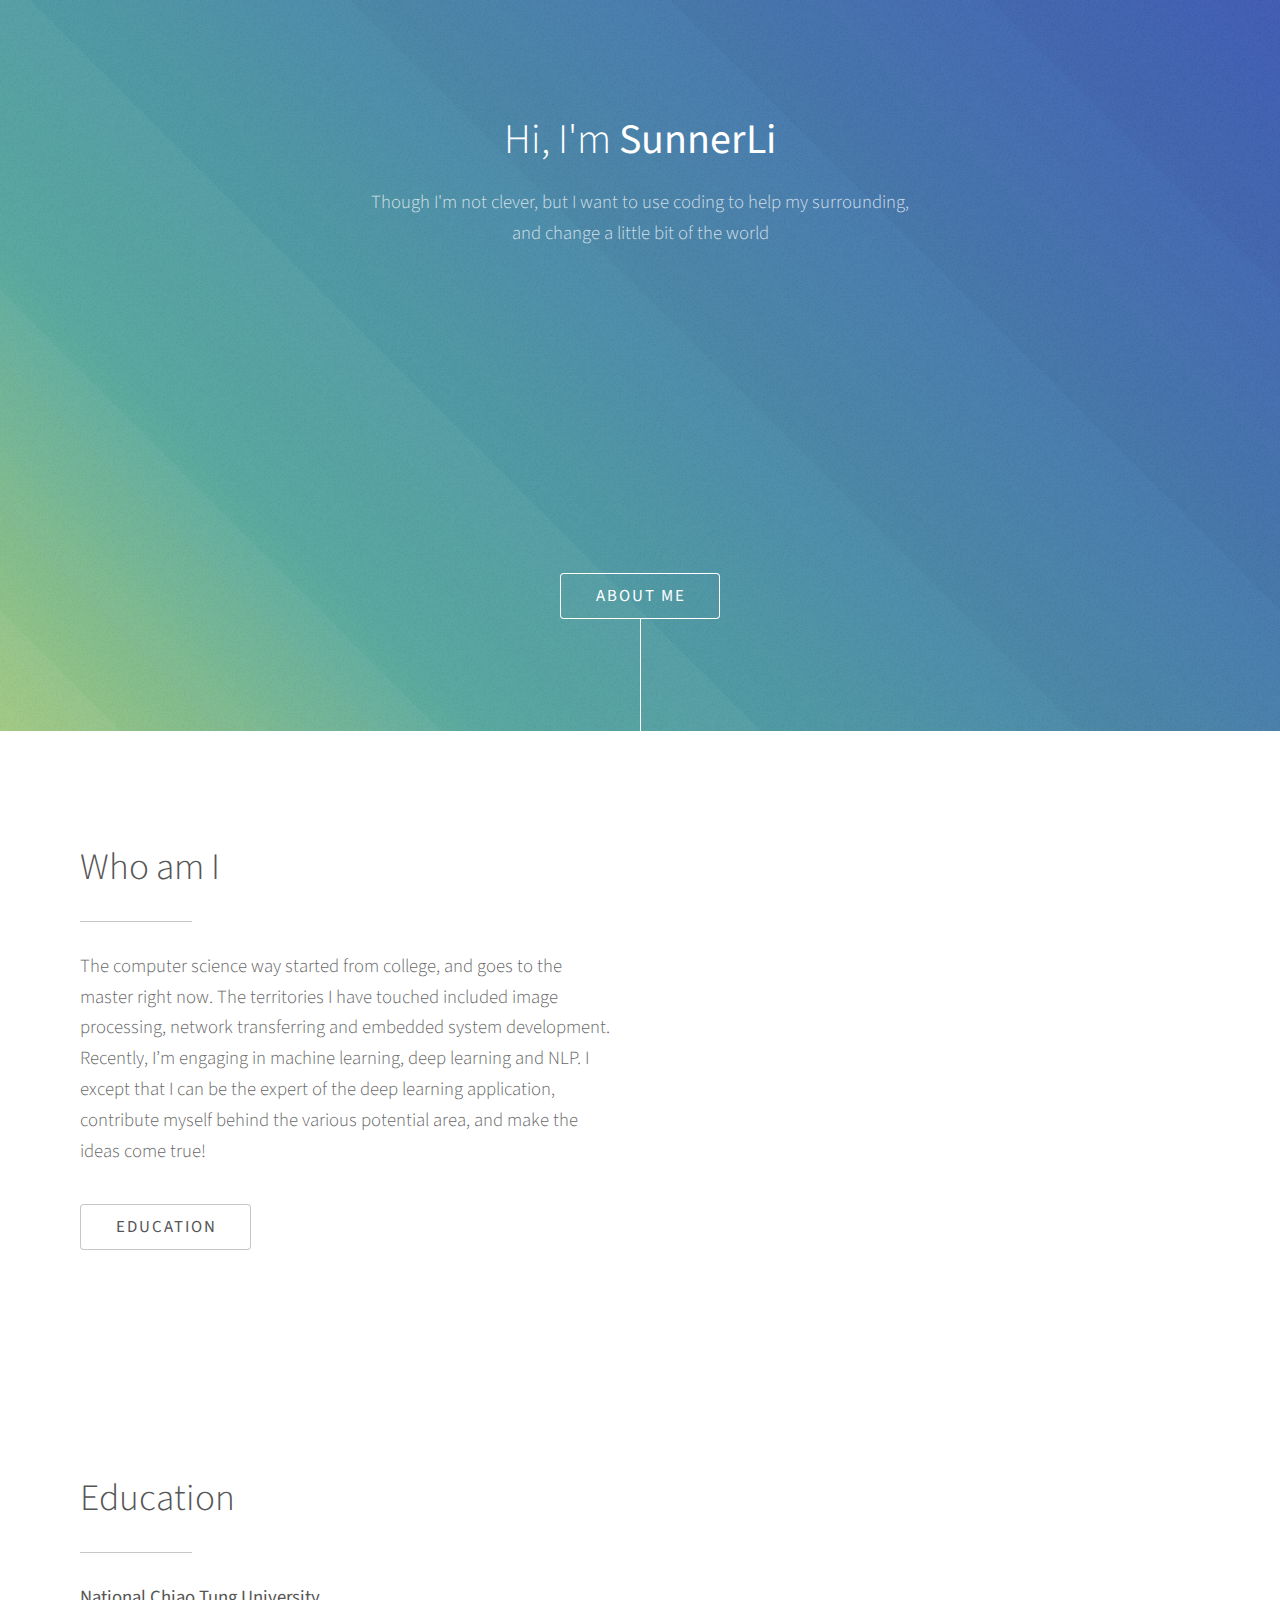
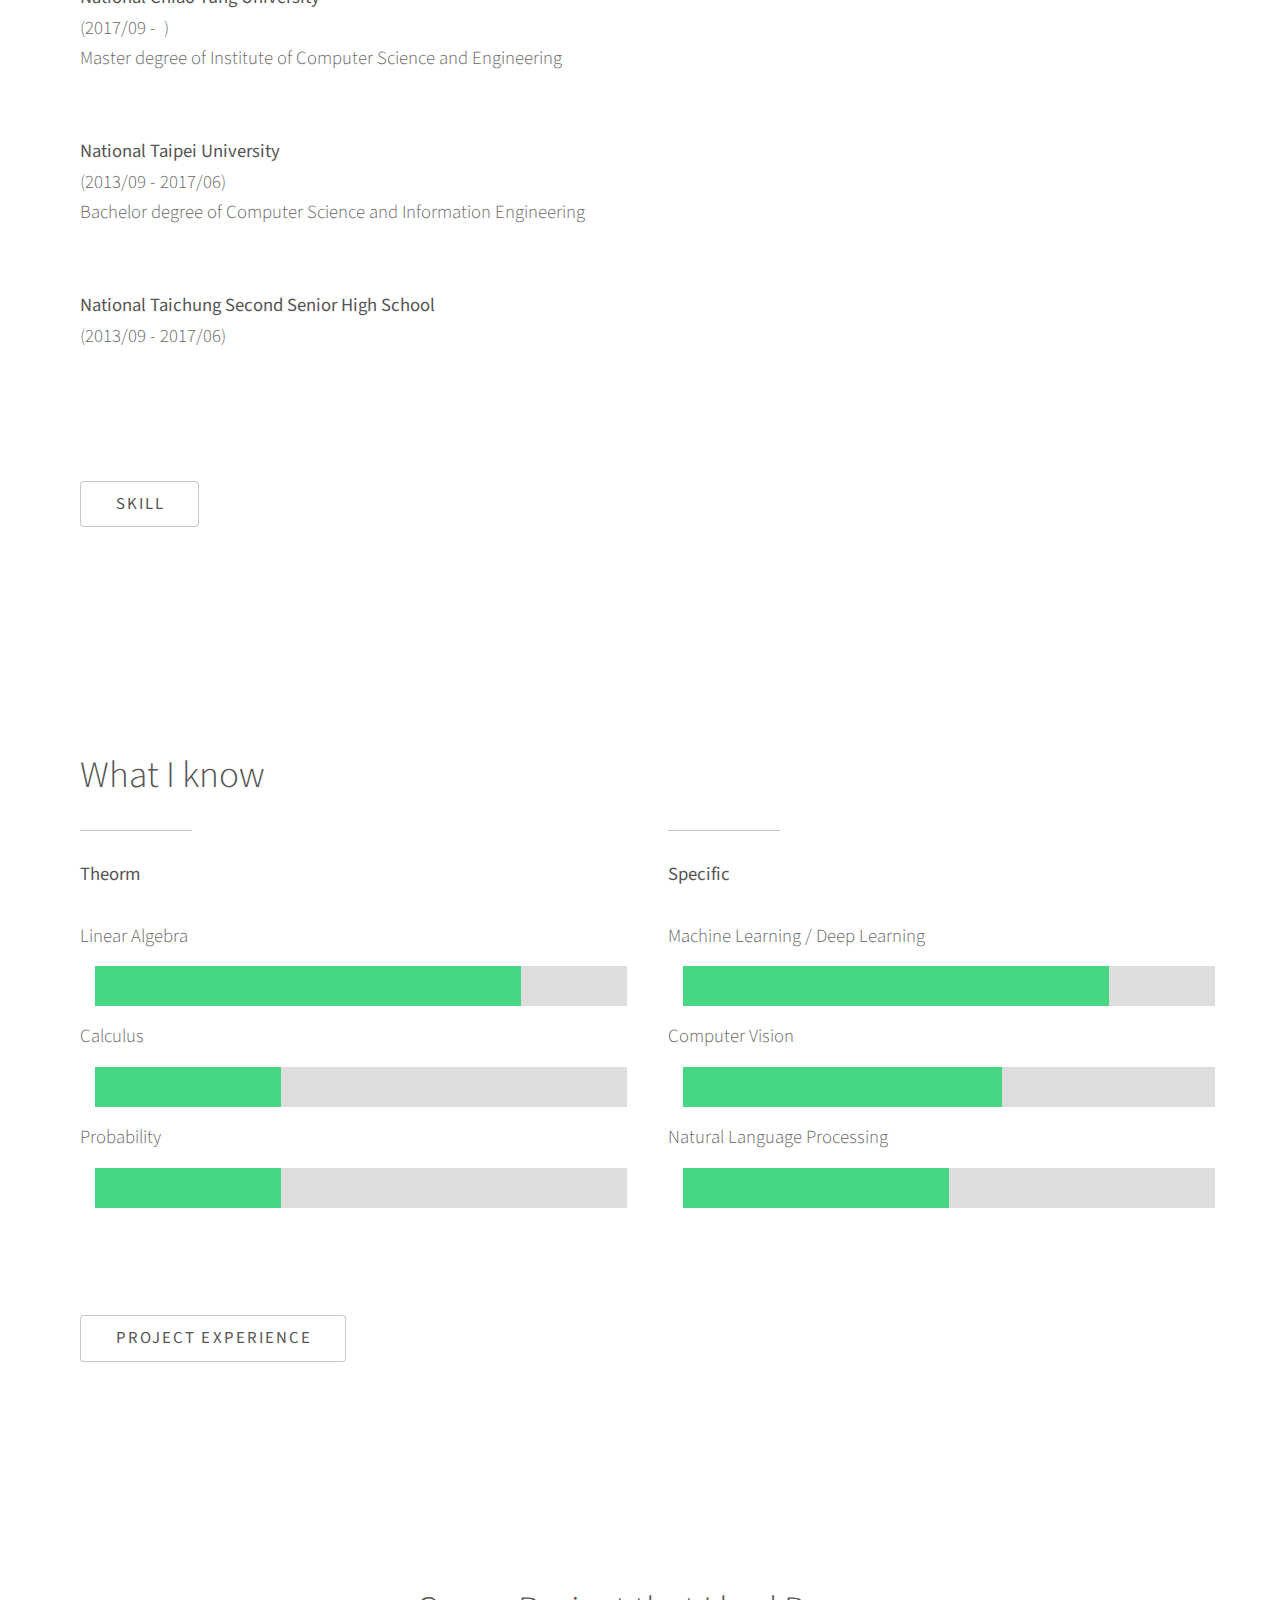
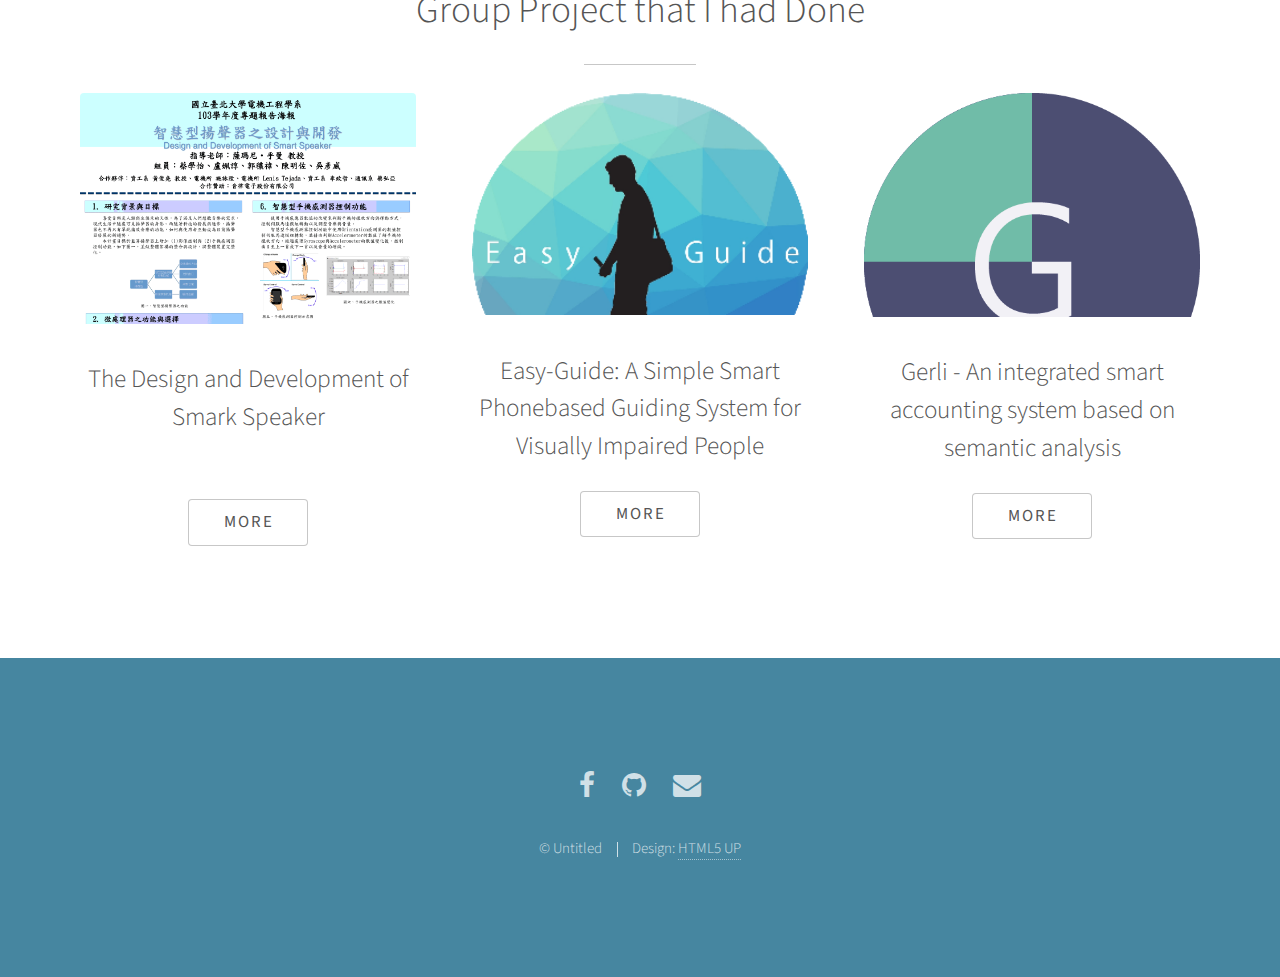
==== commit 9303dee8: "add the image" ====
--- a/index.html
+++ b/index.html
@@ -176,7 +176,7 @@
 					<div class="row 150%">
 
 						<div class="4u 12u$(medium)">
-							<span class="image fit"><img src="images/pic02.jpg" alt="" /></span>
+							<span class="image fit"><img src="images/speaker_poster2.png" alt="" /></span>
 							<h3>The Design and Development of Smark Speaker
                                 <span style = "display: block;">&nbsp
                             </h3>
@@ -189,14 +189,13 @@
                                 <br/><br/><br/>                             
                             </p>
                             -->
-                            <br/>
 							<ul class="actions">
 								<li><a href="#" class="button">More</a></li>
 							</ul>
 						</div>
 
 						<div class="4u 12u$(medium)">
-							<span class="image fit"><img src="images/pic03.jpg" alt="" /></span>
+							<span class="image fit"><img src="images/easy_guide.png" alt="" /></span>
 							<h3>Easy-Guide: A Simple Smart Phonebased Guiding System for Visually Impaired People</h3>
 
                             <!--
@@ -207,14 +206,13 @@
                                 <br/><br/>
                             </p>
                             -->
-                            <br/>
 							<ul class="actions">
 								<li><a href="#" class="button">More</a></li>
 							</ul>
 						</div>
 
                         <div class="4u 12u$(medium)">
-							<span class="image fit"><img src="images/pic03.jpg" alt="" /></span>
+							<span class="image fit"><img src="images/gerli.png" alt="" /></span>
 							<h3>Gerli - An integrated smart accounting system based on semantic analysis</h3>
                             <!--
 							<p align="justify">
@@ -224,7 +222,6 @@
 								Moreover, it will transmit the appropriate response sentence to promote the user to improve the spending habit.                   
                             </p>
                             -->
-                            <br/>
 							<ul class="actions">
 								<li><a href="#" class="button">More</a></li>
 							</ul>
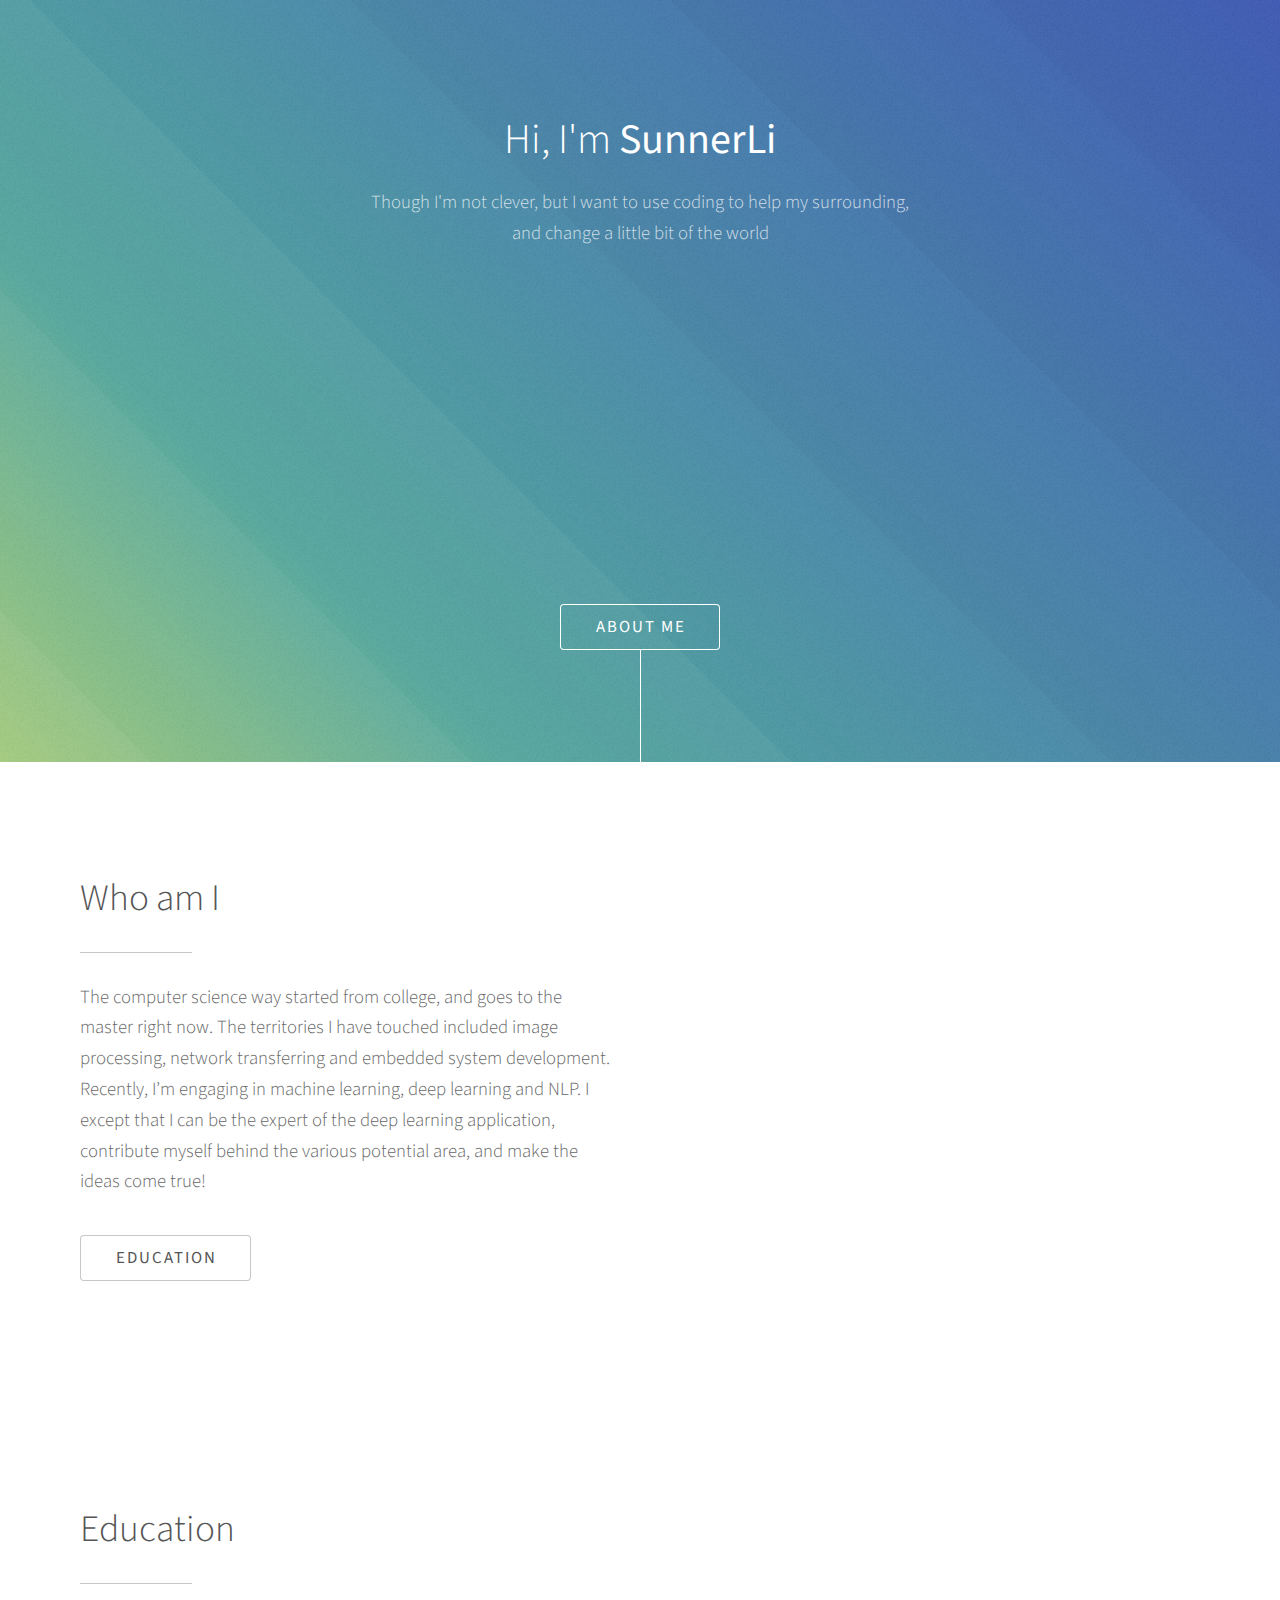
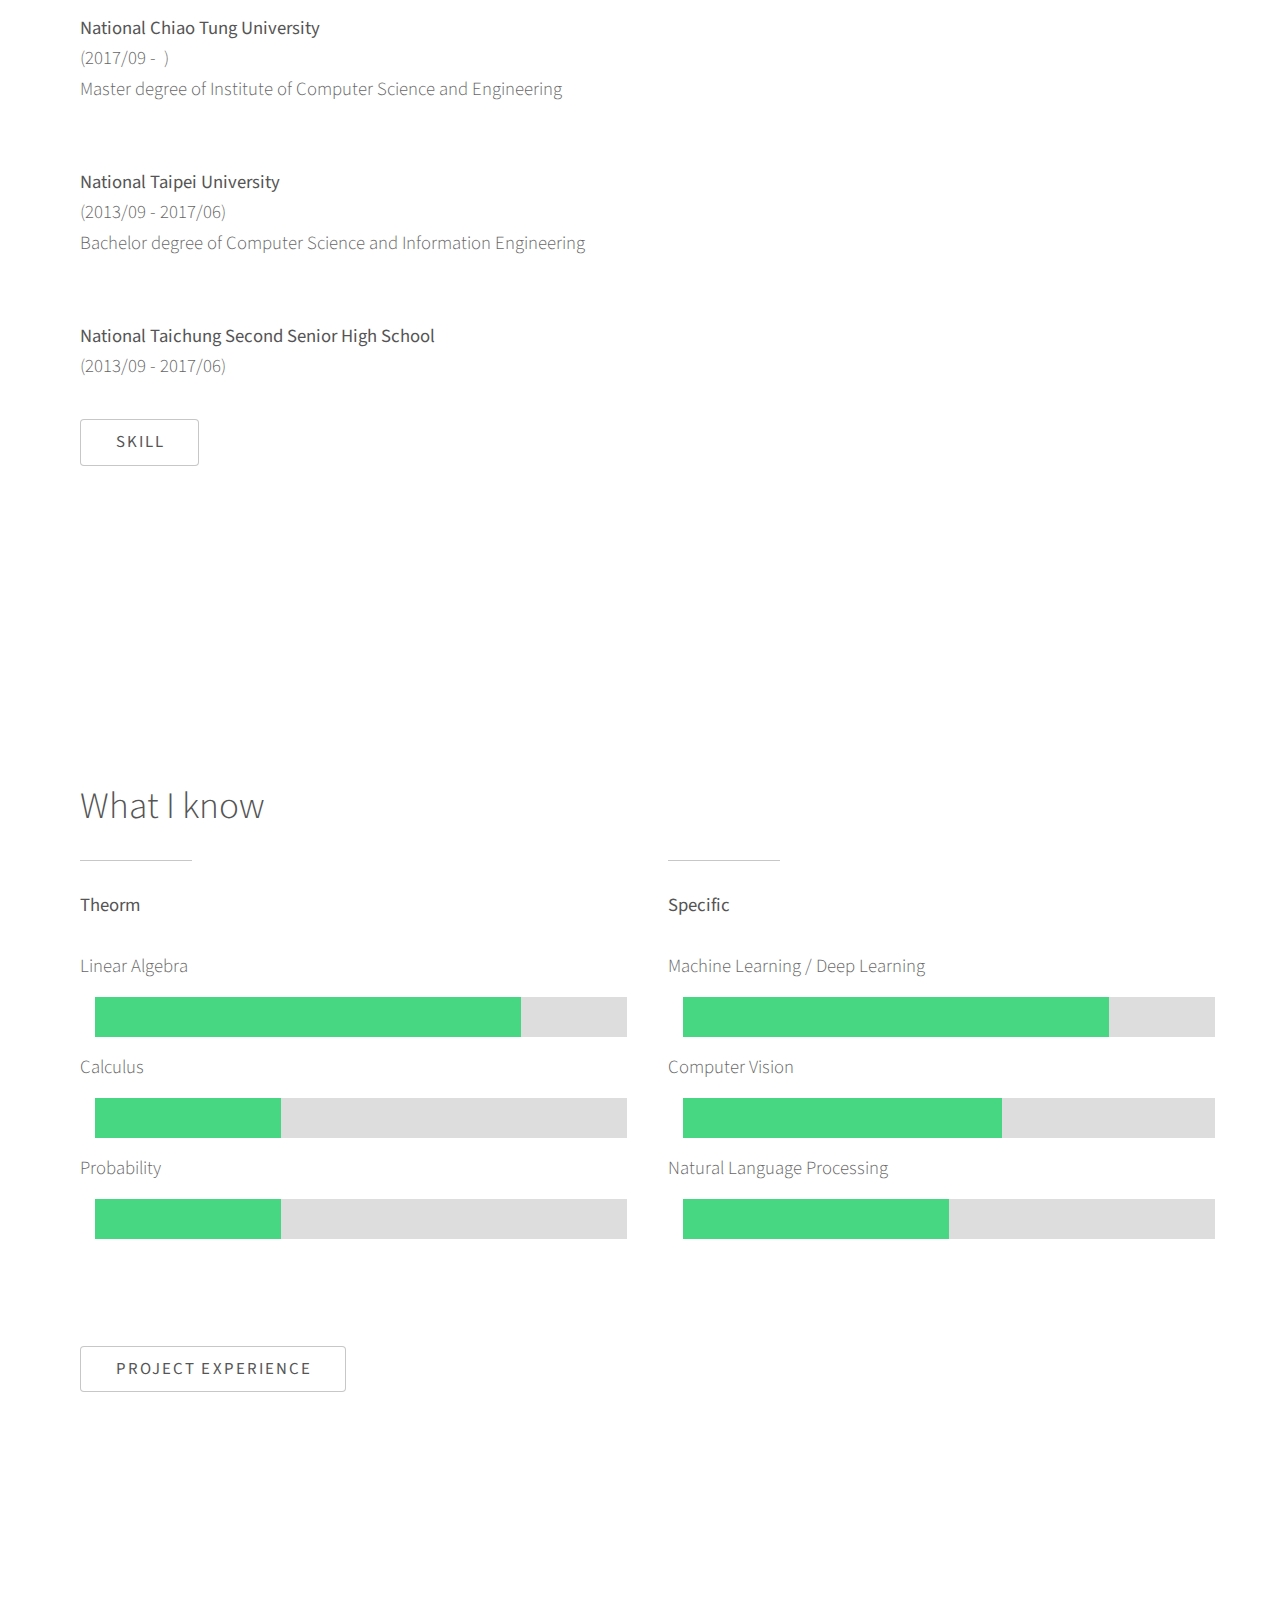
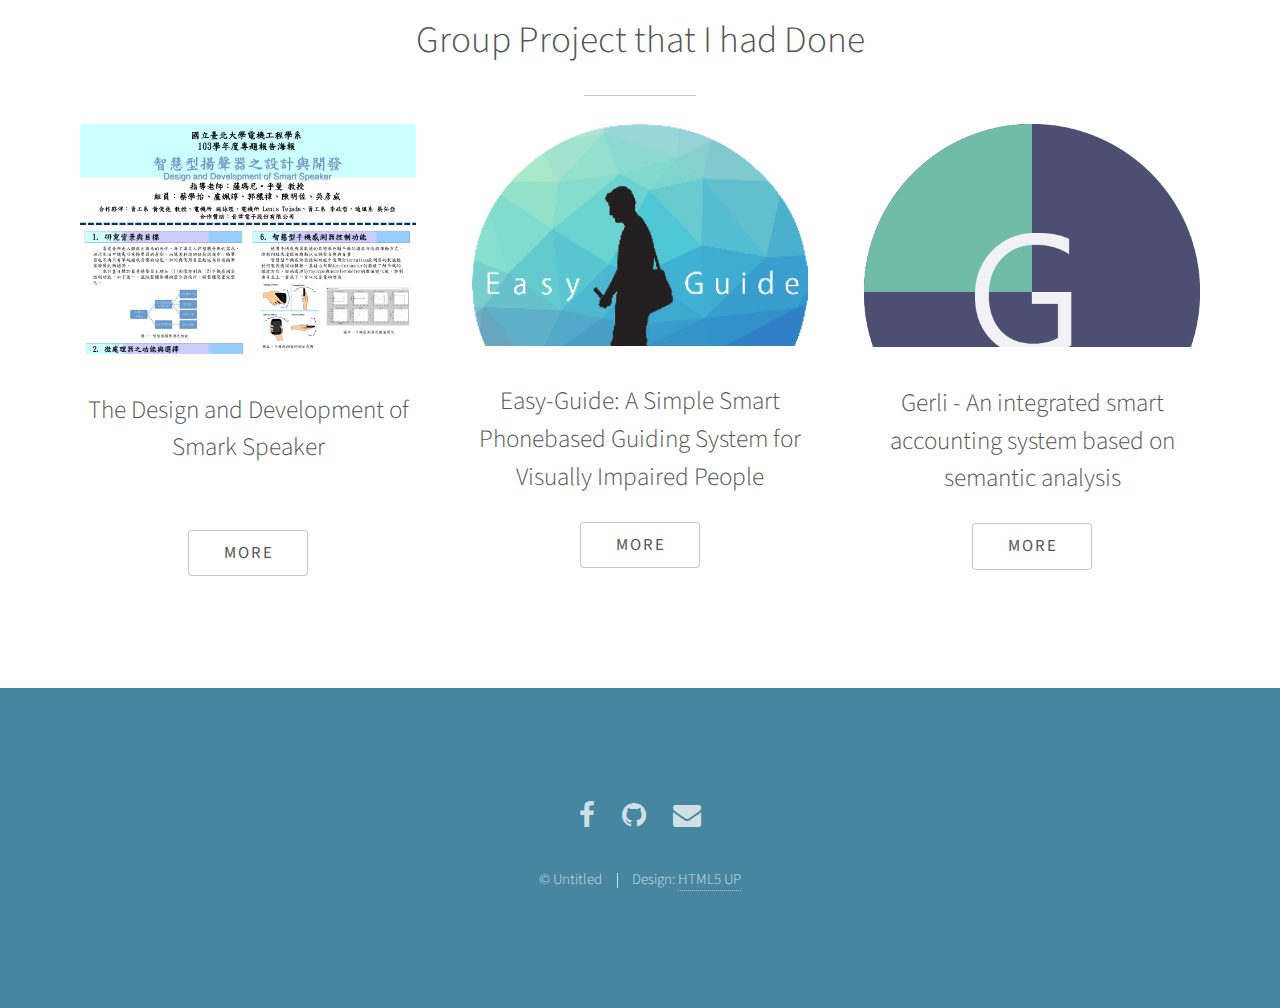
==== commit 68879579: "add the detail explaination" ====
--- a/index.html
+++ b/index.html
@@ -25,9 +25,9 @@
                     </h1>
 					<p>
                         Though I'm not clever, but I want to use coding to help my surrounding,<br/>
-                        and change a little bit of the world
-                        <br/><br/><br/><br/><br/><br/><br/><br/><br/><br/>
+                        and change a little bit of the world   
                     </p>
+					<br/><br/><br/><br/><br/><br/><br/><br/><br/><br/>
 					<ul class="actions">
 						<li><a href="#one" class="button scrolly">About Me</a></li>
 					</ul>
@@ -84,7 +84,7 @@
                                 <strong>National Taichung Second Senior High School </strong><br />
                                 (2013/09 - 2017/06)<br />
 
-                                <br/><br/><br/>  
+                                 
                             </p>
 						</div>
 
@@ -94,6 +94,8 @@
                     <ul class="actions">
 						    <li><a href="#three" class="button scrolly">Skill</a></li>
 					    </ul>
+
+					<br/><br/><br/> 
 				</div>
 			</section>
 
@@ -190,7 +192,7 @@
                             </p>
                             -->
 							<ul class="actions">
-								<li><a href="#" class="button">More</a></li>
+								<li><a href="speaker.html" class="button">More</a></li>
 							</ul>
 						</div>
 
@@ -207,7 +209,7 @@
                             </p>
                             -->
 							<ul class="actions">
-								<li><a href="#" class="button">More</a></li>
+								<li><a href="easy_guide.html" class="button">More</a></li>
 							</ul>
 						</div>
 
@@ -223,7 +225,7 @@
                             </p>
                             -->
 							<ul class="actions">
-								<li><a href="#" class="button">More</a></li>
+								<li><a href="gerli.html" class="button">More</a></li>
 							</ul>
 						</div>
 
--- a/assets/css/main.css
+++ b/assets/css/main.css
@@ -3452,4 +3452,16 @@
 }
 keyframes myBar {
    0% { width: 0; }
+}
+
+.crop {
+    width: 500px;
+    height: 375px;
+    overflow: hidden;
+}
+
+.crop img {
+    width: 2000px;
+    height: 1500px;
+    margin: -75px 0 0 -100px;
 }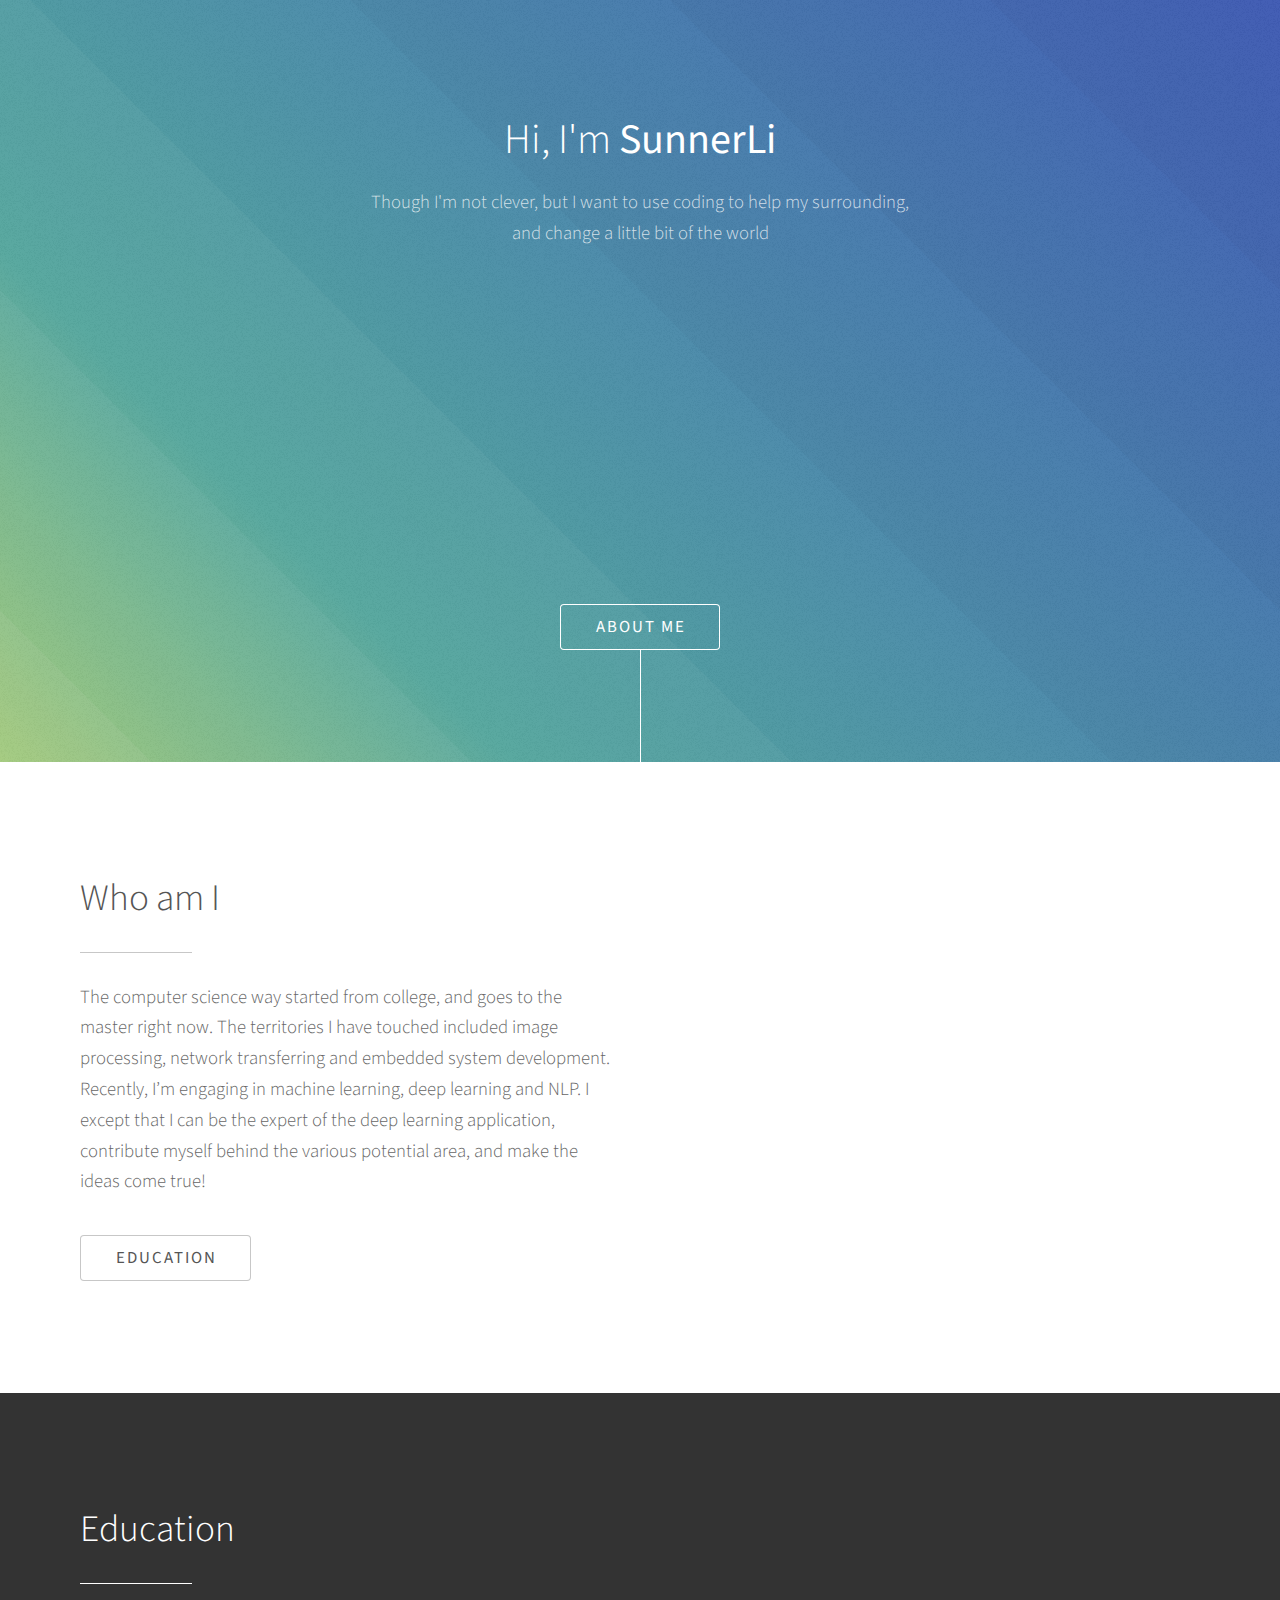
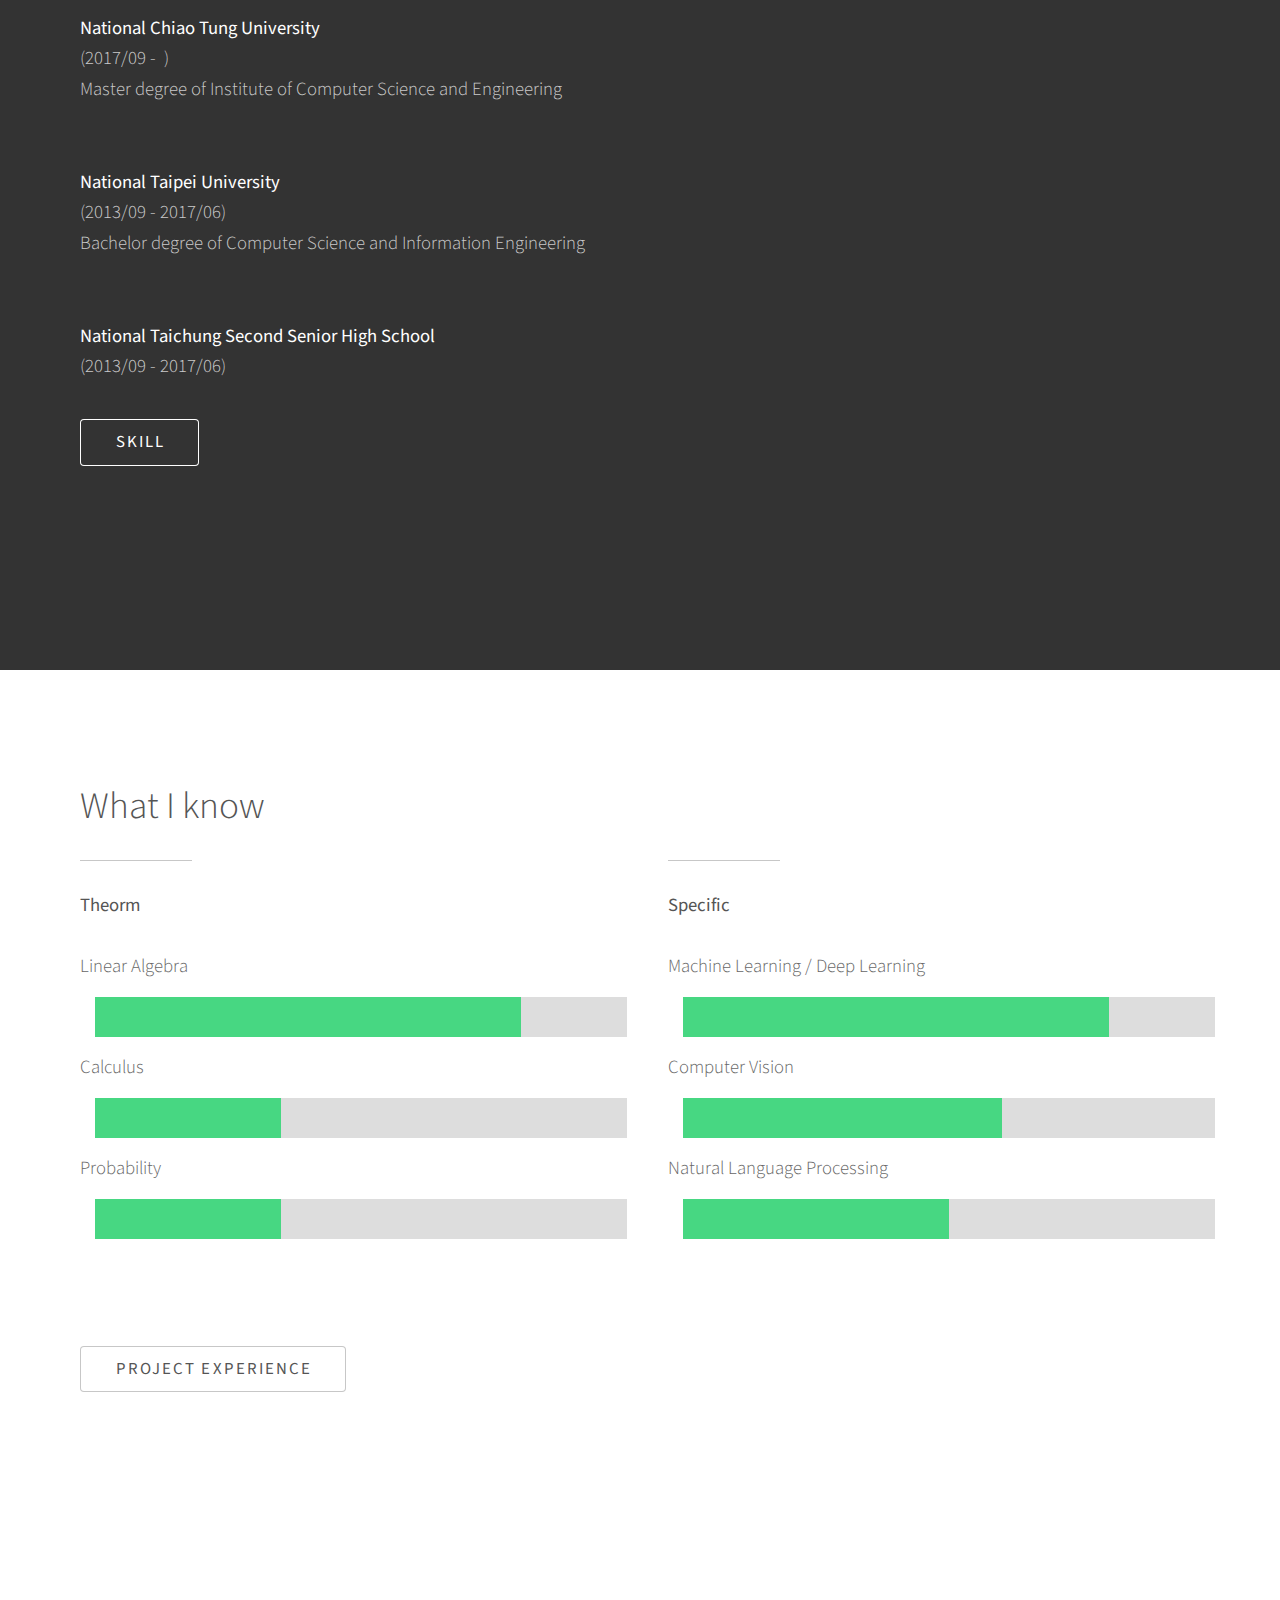
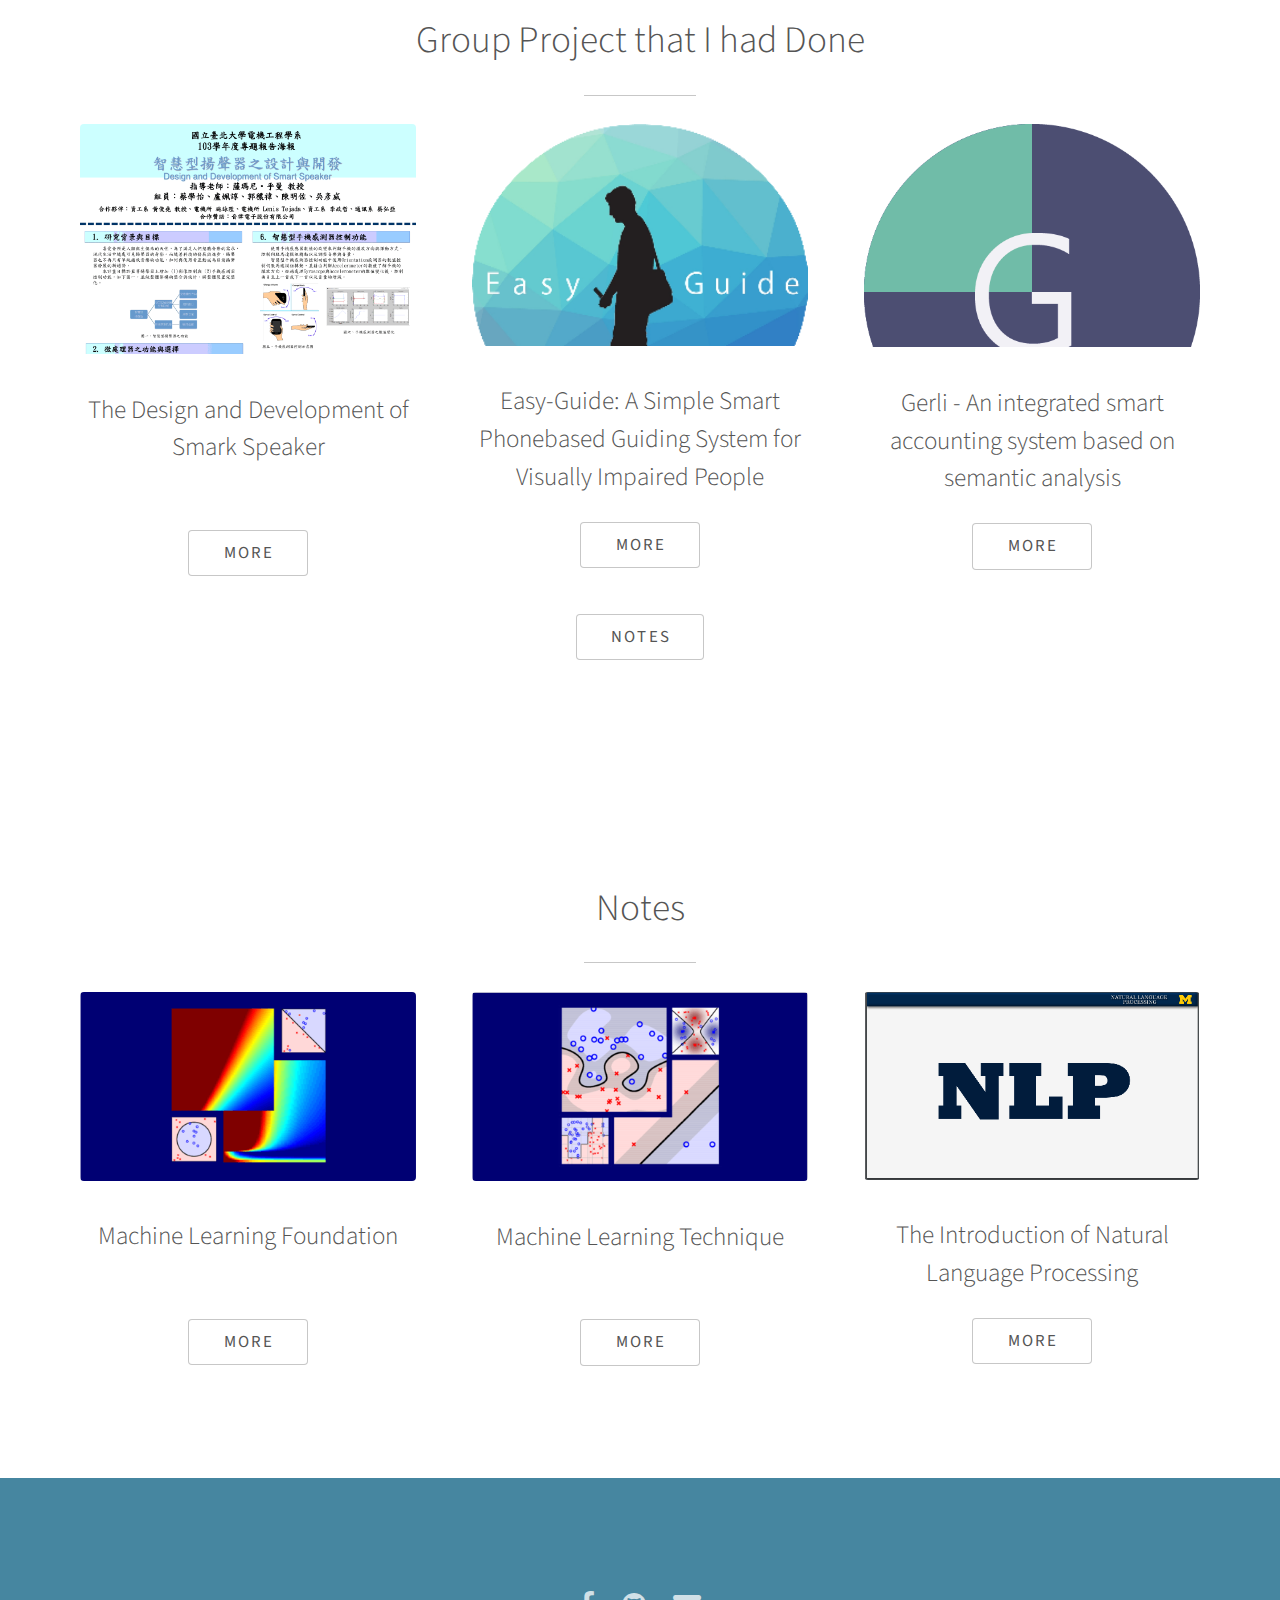
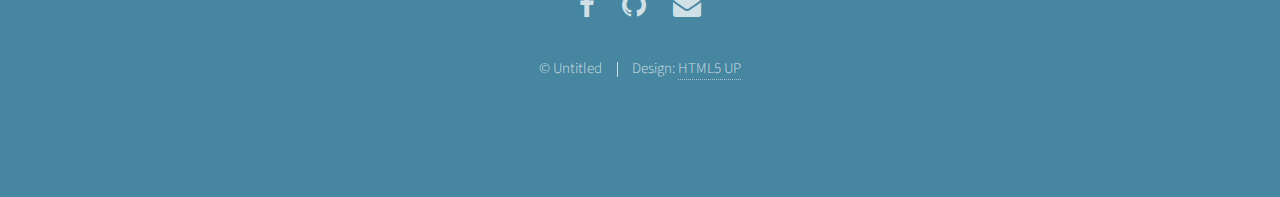
==== commit 80a19f80: "add notes and background" ====
--- a/index.html
+++ b/index.html
@@ -60,8 +60,8 @@
 				</div>
 			</section>
 
-        <!-- Two -->
-			<section id="two" class="main style1">
+		<!-- Two -->
+			<section id="two" class="main style2">
 				<div class="container">
 					<div class="row 150%">
 						<div class="6u 12u$(medium)">
@@ -168,7 +168,7 @@
 				</div>
 			</section>
 
-        <!-- Three -->
+        <!-- Four -->
 			<section id="four" class="main style1 special">
 				<div class="container">
 					<header class="major">
@@ -226,6 +226,56 @@
                             -->
 							<ul class="actions">
 								<li><a href="gerli.html" class="button">More</a></li>
+							</ul>
+						</div>
+
+						
+
+					</div>
+
+					<ul class="actions">
+						<li><a href="#five" class="button scrolly">Notes</a></li>
+					</ul>
+				</div>
+			</section>
+
+		<!-- Five -->
+			<section id="five" class="main style1 special">
+				<div class="container">
+					<header class="major">
+						<h2>Notes</h2>
+					</header>
+
+					<div class="row 150%">
+
+						<div class="4u 12u$(medium)">
+							<span class="image fit"><img src="images/mlf.png" alt="" /></span>
+							<h3>Machine Learning Foundation
+                                <span style = "display: block;">&nbsp
+                            </h3>
+
+							<ul class="actions">
+								<li><a href="https://sunnerli.gitbooks.io/test-book/content/" class="button">More</a></li>
+							</ul>
+						</div>
+
+						<div class="4u 12u$(medium)">
+							<span class="image fit"><img src="images/mlt.png" alt="" /></span>
+							<h3>Machine Learning Technique
+								<span style = "display: block;">&nbsp
+							</h3>
+
+							<ul class="actions">
+								<li><a href="https://sunnerli.gitbooks.io/test-book-also/content/" class="button">More</a></li>
+							</ul>
+						</div>
+
+                        <div class="4u 12u$(medium)">
+							<span class="image fit"><img src="images/nlp.png" alt="" /></span>
+							<h3>The Introduction of Natural Language Processing</h3>
+
+							<ul class="actions">
+								<li><a href="https://sunnerli.gitbooks.io/test-book4/content/" class="button">More</a></li>
 							</ul>
 						</div>
 
